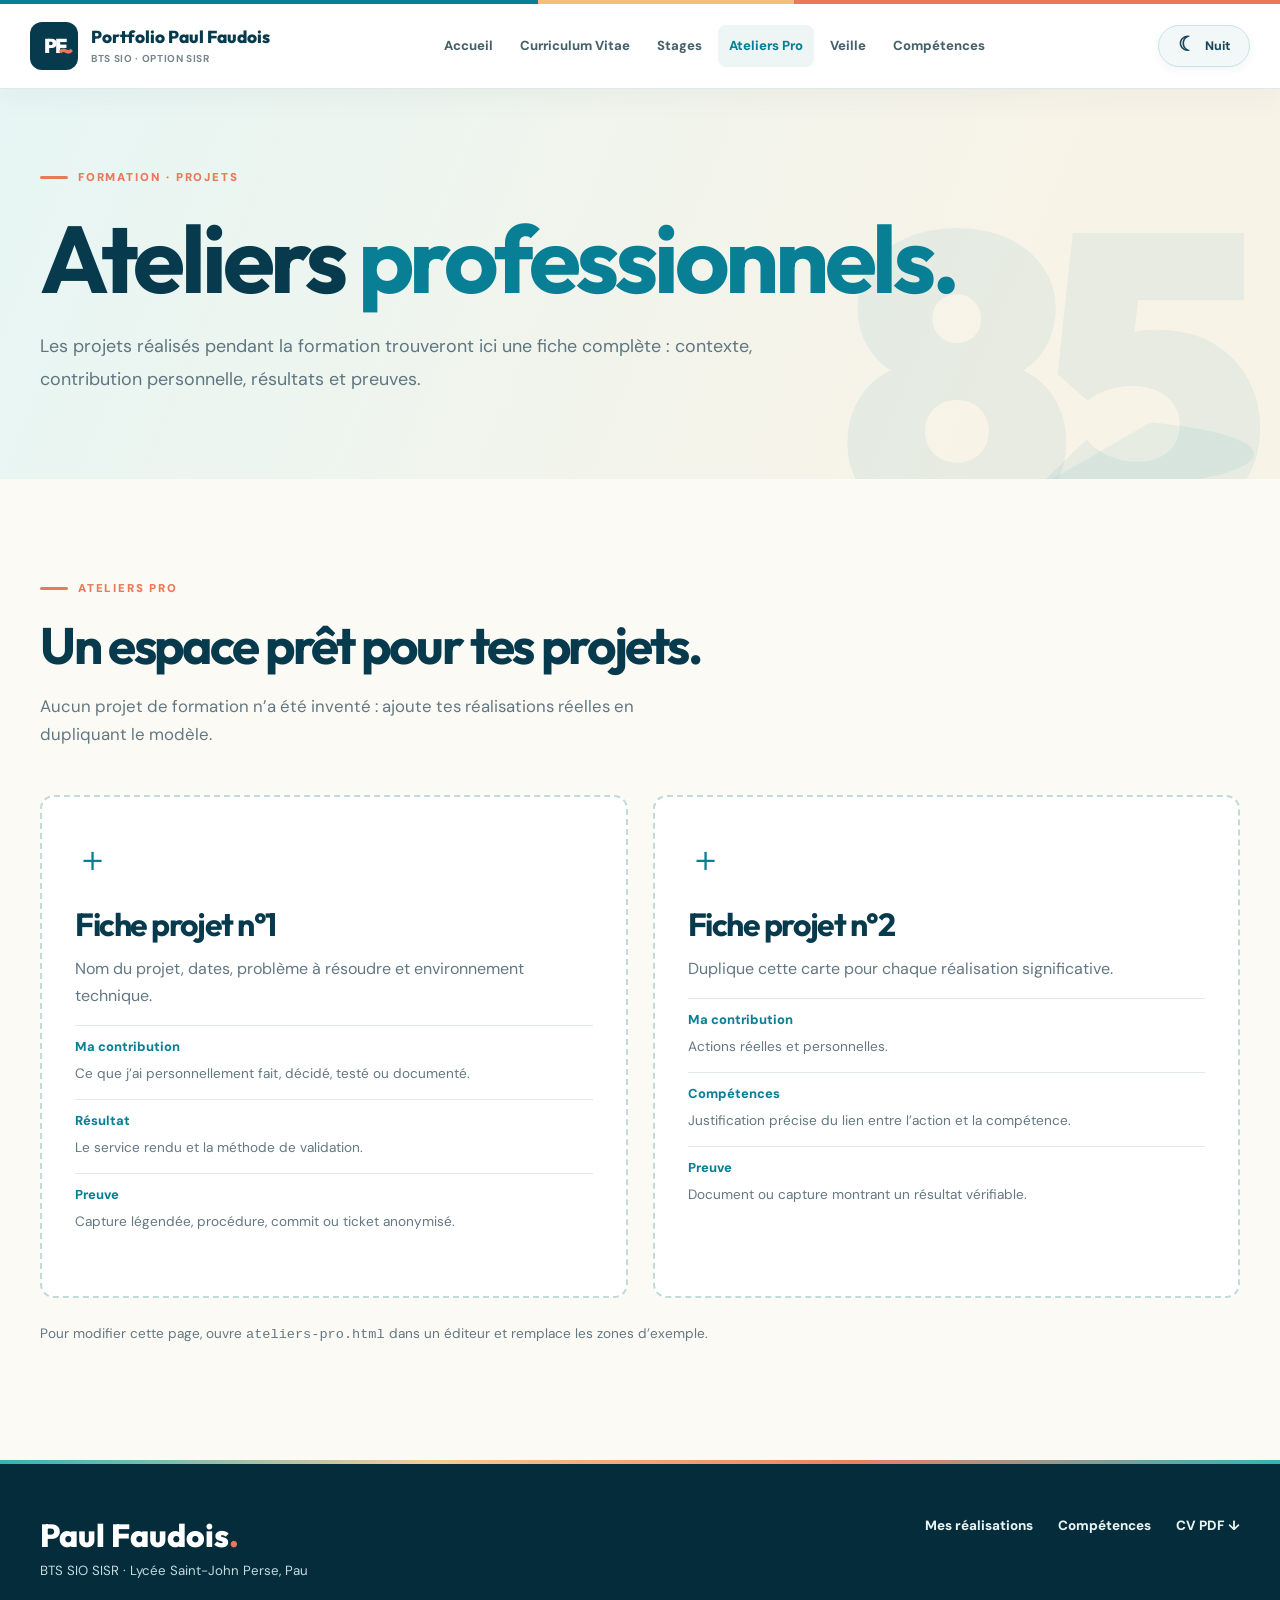
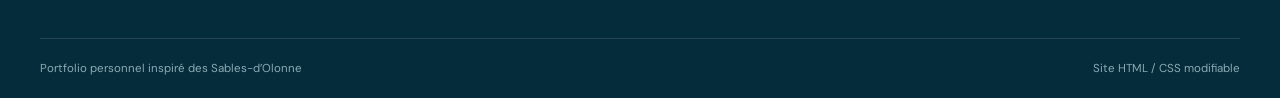
==== ateliers-pro.html @ 8fe33a5c "Add files via upload" ====
<!DOCTYPE html>

<html lang="fr"><head>
<meta charset="utf-8"/><meta content="width=device-width, initial-scale=1" name="viewport"/>
<meta content="Portfolio Paul Faudois — BTS SIO SISR — parcours et réalisations professionnelles." name="description"/>
<meta content="#073a4c" name="theme-color"/>
<title>Ateliers Pro | Portfolio Paul Faudois</title>
<link href="styles.css" rel="stylesheet"/>
<link href="ocean-v5.css" rel="stylesheet"/><script>try{let t=localStorage.getItem('paul-portfolio-theme');document.documentElement.dataset.theme=(t==='night'||t==='day')?t:'day'}catch(e){document.documentElement.dataset.theme='day'}</script><link rel="icon" type="image/svg+xml" href="favicon.svg"/></head><body>
<a class="skip-link" href="#contenu">Aller au contenu</a>
<header class="site-header"><div class="nav-container">
<a aria-label="Accueil, portfolio Paul Faudois" class="brand" href="index.html"><span class="brand-symbol">PF<span class="brand-wave">~</span></span><span class="brand-label">Portfolio Paul Faudois<small>BTS SIO · OPTION SISR</small></span></a>
<button aria-controls="primary-nav" aria-expanded="false" aria-label="Ouvrir le menu" class="menu-toggle" type="button"><span></span><span></span><span></span></button>
<nav aria-label="Navigation principale" id="primary-nav"><ul><li><a href="index.html">Accueil</a></li><li><a href="cv.html">Curriculum Vitae</a></li><li><a href="stages.html">Stages</a></li><li><a aria-current="page" class="active" href="ateliers-pro.html">Ateliers Pro</a></li><li><a href="veille.html">Veille</a></li><li><a href="competences.html">Compétences</a></li></ul></nav><button aria-label="Activer le mode nuit" aria-pressed="false" class="theme-toggle" title="Changer l'ambiance jour / nuit" type="button"><span aria-hidden="true" class="theme-toggle-symbol">☾</span><span class="theme-toggle-label">Nuit</span></button>
</div></header>
<main id="contenu"><section class="page-banner"><div class="container banner-content"><p class="eyebrow">FORMATION · PROJETS</p><h1>Ateliers <span>professionnels.</span></h1><p class="banner-lead">Les projets réalisés pendant la formation trouveront ici une fiche complète : contexte, contribution personnelle, résultats et preuves.</p></div><div aria-hidden="true" class="banner-number">85</div></section>
<section class="section section-light"><div class="container"><div class="section-heading"><p class="eyebrow">ATELIERS PRO</p><h2>Un espace prêt pour tes projets.</h2><p>Aucun projet de formation n’a été inventé : ajoute tes réalisations réelles en dupliquant le modèle.</p></div>
<div class="placeholder-layout"><div class="empty-card"><div class="empty-icon">＋</div><h3>Fiche projet n°1</h3><p>Nom du projet, dates, problème à résoudre et environnement technique.</p><dl><div><dt>Ma contribution</dt><dd>Ce que j’ai personnellement fait, décidé, testé ou documenté.</dd></div><div><dt>Résultat</dt><dd>Le service rendu et la méthode de validation.</dd></div><div><dt>Preuve</dt><dd>Capture légendée, procédure, commit ou ticket anonymisé.</dd></div></dl></div><div class="empty-card"><div class="empty-icon">＋</div><h3>Fiche projet n°2</h3><p>Duplique cette carte pour chaque réalisation significative.</p><dl><div><dt>Ma contribution</dt><dd>Actions réelles et personnelles.</dd></div><div><dt>Compétences</dt><dd>Justification précise du lien entre l’action et la compétence.</dd></div><div><dt>Preuve</dt><dd>Document ou capture montrant un résultat vérifiable.</dd></div></dl></div></div><p class="editor-note">Pour modifier cette page, ouvre <code>ateliers-pro.html</code> dans un éditeur et remplace les zones d’exemple.</p></div></section></main>
<footer class="footer"><div class="container footer-grid"><div><p class="footer-head">Paul Faudois<span class="accent">.</span></p><p>BTS SIO SISR · Lycée Saint-John Perse, Pau</p></div><div class="footer-links"><a href="stages.html">Mes réalisations</a><a href="competences.html">Compétences</a><a download="" href="assets/documents/CV-Paul-Faudois.pdf">CV PDF ↓</a></div></div><div class="container footer-bottom"><span>Portfolio personnel inspiré des Sables-d’Olonne</span><span>Site HTML / CSS modifiable</span></div></footer>
<script defer="" src="script.js"></script>
<div aria-hidden="true" class="reading-progress"></div><script defer="True" src="ocean-v5.js"></script></body></html>
---- styles.css ----
@import url('https://fonts.googleapis.com/css2?family=DM+Sans:wght@400;500;600;700;800&family=Outfit:wght@400;500;600;700;800;900&display=swap');
:root{--navy:#073a4c;--deep:#042c3a;--teal:#087f95;--aqua:#52bdc9;--pale:#e6f3f2;--sand:#f6f0e5;--cream:#fcfaf4;--coral:#ea785b;--coral-dark:#d45e43;--ink:#18333b;--muted:#637782;--line:#dfebeb;--white:#fff;--shadow:0 14px 38px rgba(7,58,76,.09);--max:1200px}
*{box-sizing:border-box}html{scroll-behavior:smooth}body{margin:0;background:#fff;color:var(--ink);font-family:'DM Sans',system-ui,sans-serif;line-height:1.7}a{color:inherit;text-decoration:none}img{max-width:100%;display:block}button{font:inherit}strong{font-weight:800}h1,h2,h3,h4{font-family:Outfit,system-ui,sans-serif;line-height:1.1;letter-spacing:-.045em;margin:0}p{margin-top:0}ul{padding-left:1.3em}.container{width:min(var(--max),calc(100% - 64px));margin:auto}
.skip-link{position:absolute;left:-9999px;top:10px;z-index:999;padding:12px 18px;background:#fff;color:#000}.skip-link:focus{left:12px}
.site-header{position:sticky;top:0;z-index:100;background:rgba(255,255,255,.97);backdrop-filter:blur(14px);box-shadow:0 1px 0 var(--line),0 10px 28px rgba(7,58,76,.04)}.site-header:before{content:'';height:4px;display:block;background:linear-gradient(90deg,var(--teal) 0 42%,#f4bd7a 42% 62%,var(--coral) 62% 100%)}.nav-container{max-width:1290px;padding:0 30px;margin:auto;min-height:84px;display:flex;align-items:center;justify-content:space-between;gap:20px}.brand{display:flex;align-items:center;gap:13px;color:var(--navy);flex-shrink:0}.brand-symbol{position:relative;background:var(--navy);color:white;width:48px;height:48px;border-radius:12px;display:grid;place-items:center;font-family:Outfit,sans-serif;font-size:20px;font-weight:900;letter-spacing:-2px}.brand-wave{position:absolute;right:4px;bottom:-5px;color:var(--coral);font-size:28px;font-weight:700;letter-spacing:0}.brand-label{font-family:Outfit,sans-serif;font-size:1.08rem;font-weight:800;line-height:1.15}.brand-label small{display:block;font:700 .63rem 'DM Sans',sans-serif;color:#76878b;letter-spacing:.065em;margin-top:6px}.site-header nav ul{display:flex;align-items:center;gap:5px;list-style:none;margin:0;padding:0}.site-header nav a{display:block;padding:10px 11px;border-radius:8px;font-size:.82rem;font-weight:800;color:#46616a;transition:.18s}.site-header nav a:hover,.site-header nav a.active{background:#edf5f5;color:var(--teal)}.menu-toggle{display:none;background:var(--navy);padding:10px;border:0;border-radius:7px;cursor:pointer}.menu-toggle span{display:block;width:22px;height:2px;background:white;margin:4px}
.eyebrow{display:flex;align-items:center;gap:10px;color:var(--coral);font-size:.71rem;letter-spacing:.16em;font-weight:900;text-transform:uppercase;margin-bottom:19px}.eyebrow:before{content:'';width:28px;height:3px;background:currentColor;border-radius:2px}.section{padding:100px 0}.section-light{background:var(--cream)}.section-heading{max-width:780px;margin-bottom:46px}.section-heading h2{font-size:clamp(2.45rem,4vw,4.25rem);color:var(--navy)}.section-heading>p:not(.eyebrow){font-size:1.05rem;color:var(--muted);max-width:620px;margin:18px 0 0}.accent{color:var(--coral)}
.button-group{display:flex;flex-wrap:wrap;align-items:center;gap:12px;margin-top:30px}.button{display:inline-flex;align-items:center;justify-content:center;gap:15px;padding:13px 20px;border:2px solid transparent;border-radius:9px;font-size:.85rem;font-weight:800;line-height:1.2;transition:.2s;white-space:normal}.button:hover{transform:translateY(-3px)}.button-coral{background:var(--coral);color:white;box-shadow:0 11px 22px rgba(234,120,91,.16)}.button-coral:hover{background:var(--coral-dark)}.button-ghost{background:rgba(255,255,255,.10);border-color:rgba(255,255,255,.40);color:white}.button-white{background:white;color:var(--navy)}.button-navy{background:var(--navy);color:white}.button-outline-dark{color:var(--navy);border-color:#b5cdd0;background:transparent}.inline-link,.text-link{color:var(--teal);font-weight:800;border-bottom:2px solid rgba(8,127,149,.25);padding-bottom:3px}.text-link{display:inline-block;margin-top:17px}
/* Landing */
.home-hero{position:relative;isolation:isolate;overflow:hidden;background:linear-gradient(115deg,#073a4c 8%,#08556a 54%,#0b889d 100%);color:white;min-height:690px}.home-hero:before{content:'';position:absolute;width:780px;height:780px;border:1px solid rgba(255,255,255,.075);border-radius:50%;right:-430px;top:-260px;box-shadow:0 0 0 95px rgba(255,255,255,.025),0 0 0 190px rgba(255,255,255,.02)}.hero-layout{display:grid;grid-template-columns:1.12fr .88fr;min-height:685px;gap:36px;align-items:center;position:relative;padding-top:52px;padding-bottom:90px}.hero-copy{position:relative;z-index:2}.pill-light{display:inline-flex;align-items:center;gap:10px;border:1px solid rgba(255,255,255,.24);border-radius:100px;padding:8px 14px;background:rgba(255,255,255,.07);font-size:.74rem;font-weight:700;margin-bottom:35px}.status-dot{display:inline-block;width:8px;height:8px;background:#f6cc86;border-radius:50%;box-shadow:0 0 0 4px rgba(246,204,134,.15)}.hero-pretitle{font-size:1.14rem;color:#a5d9db;margin-bottom:5px;font-weight:700}.hero-copy h1{font-size:clamp(4rem,6.6vw,7.5rem);letter-spacing:-.075em;color:white}.hero-copy h1 span{color:#f7c48e}.hero-claim{font-family:Outfit,sans-serif;font-size:clamp(1.65rem,2.65vw,2.65rem);font-weight:700;line-height:1.2;letter-spacing:-.035em;margin:20px 0}.hero-claim em{font-style:normal;color:#a7e4e5}.hero-intro{max-width:650px;font-size:1rem;line-height:1.85;color:#c7e0e4}.hero-metrics{display:flex;gap:26px;margin-top:54px;border-top:1px solid rgba(255,255,255,.19);padding-top:24px}.hero-metrics>div{display:grid;gap:0;border-left:2px solid #6bc9d0;padding-left:13px}.hero-metrics strong{font:800 1.12rem Outfit,sans-serif;color:white}.hero-metrics span{color:#b3d9dd;font-size:.78rem}.hero-art{position:relative;width:100%;min-height:455px;align-self:center;overflow:hidden;border:1px solid rgba(255,255,255,.21);border-radius:26px;background:linear-gradient(180deg,#8bc8cf 0 38%,#eccaa8 38% 50%,#1a879c 50% 100%);box-shadow:0 30px 75px rgba(0,22,35,.28)}.sun{position:absolute;top:18%;right:18%;height:150px;width:150px;border-radius:50%;background:#ffce8e;box-shadow:0 0 0 18px rgba(255,223,163,.18)}.cliff{position:absolute;left:-6%;bottom:37%;width:125%;height:32%;background:#d6b58d;clip-path:polygon(0 35%,20% 22%,28% 38%,44% 32%,56% 64%,72% 44%,100% 70%,100% 100%,0 100%);box-shadow:0 15px 30px rgba(0,0,0,.1)}.light-house{position:absolute;left:27%;bottom:45%;height:135px;width:38px;background:#f8f0d9;clip-path:polygon(20% 0,80% 0,100% 100%,0 100%);box-shadow:0 8px 25px rgba(0,0,0,.1)}.light-house:before{content:'';position:absolute;top:0;width:100%;height:19px;background:var(--coral)}.light-house:after{content:'';position:absolute;top:48%;left:12px;width:14px;height:25px;background:#0b5364}.light-house i{position:absolute;top:16px;left:5px;width:27px;height:10px;background:#173a4d}.wave{position:absolute;width:150%;height:140px;left:-25%;border-radius:50%;background:rgba(105,209,211,.45);bottom:-75px}.wave-a{transform:rotate(-5deg)}.wave-b{bottom:-100px;left:-18%;background:rgba(0,87,111,.38);transform:rotate(7deg)}.sea-label{position:absolute;left:24px;bottom:20px;color:white;font-size:.72rem;letter-spacing:.19em;font-weight:900;z-index:2;text-shadow:0 1px 6px rgba(0,0,0,.26)}.sea-label span{color:#ffdbad}.bottom-curve{position:absolute;bottom:-55px;left:-5%;width:110%;height:125px;border-radius:50% 50% 0 0;background:var(--cream)}
.feature-grid{display:grid;grid-template-columns:repeat(3,minmax(0,1fr));gap:22px}.feature-card{position:relative;background:white;border:1px solid var(--line);border-radius:16px;padding:32px;min-height:325px;display:flex;flex-direction:column;box-shadow:var(--shadow);transition:.25s;overflow:hidden}.feature-card:hover{transform:translateY(-7px);box-shadow:0 25px 45px rgba(7,58,76,.14)}.feature-card:after{content:'';position:absolute;right:-30px;top:-40px;border:35px solid #e5f3f2;border-radius:50%;width:110px;height:110px;opacity:.62}.feature-icon{font:900 3rem Outfit;color:#c7e0e1;margin-bottom:28px;line-height:1}.feature-label{font-size:.7rem;color:var(--teal);letter-spacing:.12em;font-weight:900}.feature-card h3{font-size:2rem;color:var(--navy);margin:10px 0}.feature-card p{font-size:.9rem;color:var(--muted);flex:1}.card-link{font-size:.85rem;font-weight:800;color:var(--teal);margin-top:26px}.card-link b{font-size:1.2em;margin-left:4px}.feature-dark{background:var(--navy);color:white;border-color:var(--navy)}.feature-dark h3,.feature-dark .card-link{color:white}.feature-dark p{color:#c5dce0}.feature-dark .feature-label{color:#9ddadf}.feature-dark .feature-icon{color:#49aebd}.feature-dark:after{border-color:#165468}
.spotlight{display:grid;grid-template-columns:1fr 1fr;align-items:center;gap:85px}.spotlight h2{font-size:clamp(2.9rem,4.5vw,4.7rem);color:var(--navy);margin-bottom:23px}.spotlight p{color:var(--muted)}.terminal-art{border-radius:16px;overflow:hidden;background:#071d2a;box-shadow:0 30px 60px rgba(4,44,58,.24);border:9px solid #133a49;min-height:325px}.terminal-dots{display:flex;gap:8px;padding:16px;background:#143b4a}.terminal-dots i{width:10px;height:10px;border-radius:50%;background:#f1856c}.terminal-dots i:nth-child(2){background:#f3cc83}.terminal-dots i:nth-child(3){background:#61c0ae}.terminal-lines{padding:26px 24px;font:500 .9rem/1.65 ui-monospace,monospace;color:#e1f0f1}.terminal-lines p{margin:0 0 10px}.terminal-lines span{color:#55c1cb}.terminal-lines .line-muted{color:#799da8}.terminal-lines .line-green{color:#82d4aa}.terminal-lines .line-yellow{color:#ffcc83}.photo-label{color:var(--teal);font-size:.7rem;letter-spacing:.13em;font-weight:900;margin-bottom:18px}.image-caption,.source-note{font-size:.76rem;color:var(--muted);margin-top:13px}.mini-cta{background:var(--teal);color:white}.mini-cta .eyebrow{color:#bce7e5}.mini-cta h2{font-size:clamp(2.7rem,4vw,4.2rem);margin-bottom:14px}.mini-cta p{color:#d4ebec;margin:0}.cta-flex{display:flex;gap:35px;align-items:center;justify-content:space-between}
/* Headings and breadcrumbs */
.page-banner{position:relative;overflow:hidden;background:linear-gradient(120deg,#edf5f3 0 62%,#f8f0e4 62%);padding:80px 0 84px;isolation:isolate}.banner-content{position:relative;z-index:2}.page-banner h1{font-size:clamp(3.5rem,7.4vw,7.8rem);max-width:1100px;color:var(--navy)}.page-banner h1 span{color:var(--teal)}.banner-lead{font-size:clamp(1rem,1.4vw,1.18rem);max-width:760px;color:#5f7580;margin:20px 0 0;line-height:1.8}.banner-number{position:absolute;right:4%;bottom:-100px;color:rgba(8,127,149,.07);font-size:410px;font-weight:900;font-family:Outfit;line-height:1;letter-spacing:-.1em;z-index:0}.crumb{margin-top:25px}.crumb a{color:var(--teal);font-weight:800;font-size:.87rem}.page-banner .button-outline-dark:hover{background:white}
/* Stage overview */
.stage-summary-layout{display:grid;grid-template-columns:.73fr 1.27fr;gap:65px;align-items:start}.stage-intro-card{position:relative;padding:36px;background:var(--navy);border-radius:14px;color:#dce9ed;box-shadow:var(--shadow)}.stage-intro-card h2{font-size:5rem;color:white;margin:12px 0 30px}.stage-sticker{position:relative;z-index:3;margin:0 0 -25px 20px;background:var(--coral);width:90px;height:90px;border-radius:50%;display:flex;flex-direction:column;align-items:center;justify-content:center;font-size:.7rem;font-weight:800;color:white;transform:rotate(-12deg);line-height:1.5;box-shadow:0 12px 22px rgba(234,120,91,.23)}.stage-sticker strong{font:900 1.6rem Outfit}.stage-card-kicker,.aside-overline{font-size:.7rem;letter-spacing:.13em;font-weight:900;color:#9fdce0}.stage-intro-card dl{margin:0}.stage-intro-card dl div{border-top:1px solid rgba(255,255,255,.18);padding:14px 0}.stage-intro-card dt{color:#93c2cb;font-size:.72rem;font-weight:800;text-transform:uppercase}.stage-intro-card dd{margin:5px 0 0;font-size:.93rem}.summary-text h2{font-size:clamp(2.7rem,4vw,4.5rem);color:var(--navy);margin-bottom:26px}.summary-text>p:not(.eyebrow){font-size:1rem;color:var(--muted)}.summary-text strong{color:var(--navy)}.summary-tags,.mini-tags{display:flex;flex-wrap:wrap;gap:8px;margin-top:24px}.summary-tags span,.mini-tags span{padding:7px 11px;border-radius:40px;background:#e6f4f3;color:var(--teal);font-size:.74rem;font-weight:800}
.project-grid{display:grid;grid-template-columns:repeat(2,minmax(0,1fr));gap:25px}.project-tile{background:white;border:1px solid var(--line);border-radius:18px;overflow:hidden;box-shadow:var(--shadow)}.tile-top{display:flex;justify-content:space-between;padding:19px 24px;font-size:.68rem;letter-spacing:.12em;font-weight:900;color:var(--teal)}.tile-top>span:last-child{font-size:20px;line-height:1}.project-visual{min-height:175px;position:relative;display:flex;flex-direction:column;align-items:center;justify-content:center;gap:7px;overflow:hidden;color:white}.project-visual:before{content:'';position:absolute;width:260px;height:260px;border:38px solid rgba(255,255,255,.07);border-radius:50%;right:-100px;top:-100px}.visual-ansible{background:linear-gradient(110deg,#0a566e,#0b91a5)}.visual-support{background:linear-gradient(110deg,#ce7057,#f4ac79)}.visual-icon{font:900 4.8rem Outfit;line-height:1}.project-visual>span:last-child{font-weight:800;letter-spacing:.08em}.tile-body{padding:27px 30px 32px}.tile-body h3{color:var(--navy);font-size:2.05rem;line-height:1.14;margin-bottom:15px}.tile-body p{color:var(--muted);min-height:80px}.tile-body .button{margin-top:24px}
.tools-grid{display:grid;grid-template-columns:repeat(3,minmax(0,1fr));gap:18px}.tool-card{border:1px solid var(--line);border-radius:15px;padding:22px;background:white;transition:.2s}.tool-card:hover{transform:translateY(-4px);box-shadow:var(--shadow)}.tool-image{height:90px;background:#f5faf9;display:flex;justify-content:center;align-items:center;padding:17px;border-radius:9px;margin-bottom:20px}.tool-image img{max-width:100%;width:auto;max-height:68px;object-fit:contain}.tool-card h3{font-size:1.45rem;color:var(--navy);margin-bottom:8px}.tool-card p{font-size:.86rem;color:var(--muted);margin:0}.cyberwatch-title{font:900 1.5rem Outfit;color:#1c5177}.cyberwatch-title span{color:var(--coral);margin-left:5px}.dashboard-preview{display:grid;grid-template-columns:1.22fr .78fr;align-items:center;gap:0;border:1px solid var(--line);margin-top:32px;border-radius:16px;overflow:hidden;background:var(--cream)}.dashboard-image{background:#dce9e9;padding:20px}.dashboard-image img{max-height:390px;width:100%;object-fit:contain;border-radius:8px;box-shadow:var(--shadow)}.dashboard-copy{padding:34px}.dashboard-copy h3{font-size:2.35rem;color:var(--navy);margin-bottom:15px}.dashboard-copy p{color:var(--muted)}.beach-band{background:var(--sand)}.beach-inner{display:flex;gap:36px;justify-content:space-between;align-items:center}.beach-inner>div{max-width:780px}.beach-band h2{font-size:3.4rem;color:var(--navy);margin-bottom:17px}.beach-band p{color:#5d6f73}
/* Fiche E5 */
.fiche-grid{display:grid;grid-template-columns:minmax(0,1fr) 320px;gap:55px;align-items:start}.fiche-primary .section-heading{margin-bottom:35px}.detail-item{padding:22px 0;border-top:1px solid #d9e6e4;display:grid;grid-template-columns:175px 1fr;gap:26px}.detail-item h3{font-size:1rem;color:var(--teal);letter-spacing:-.01em}.detail-item p{margin:0;color:#516a74}.detail-item ul{margin:0}.check-list{list-style:none;padding:0}.check-list li{position:relative;padding-left:25px;margin:0 0 12px;color:#516a74}.check-list li:before{content:'✓';position:absolute;left:0;color:var(--teal);font-weight:900}.fiche-aside{position:sticky;top:120px}.aside-card{background:var(--navy);color:white;padding:26px;margin-bottom:19px;border-radius:12px}.aside-card ul{list-style:none;margin:18px 0;padding:0}.aside-card li{margin:0;padding:12px 0;border-top:1px solid rgba(255,255,255,.13)}.aside-card li strong{display:block;font-size:.87rem}.aside-card li small{display:block;color:#accbd0;margin-top:5px}.aside-card .inline-link{color:#a8dce3}.aside-proof{background:white;border:1px solid var(--line);color:var(--ink)}.aside-proof .aside-overline{color:var(--teal)}.aside-proof p{margin-top:15px;color:var(--muted);font-size:.85rem}.proof-placeholder{background:#edf7f5;border:2px dashed #b1d4d7;color:#497681;border-radius:10px;text-align:center;padding:23px 10px;font-size:.84rem;font-weight:700}.proof-placeholder small{font-weight:400}.evidence-status{display:block;margin-top:13px;font-size:.7rem;color:#9e6b3f;font-weight:800}
/* CV */
.cv-sheet{display:grid;grid-template-columns:330px minmax(0,1fr);background:white;box-shadow:0 22px 65px rgba(7,58,76,.13);border-radius:12px;overflow:hidden;border:1px solid var(--line)}.cv-sidebar{background:#203d50;color:white}.cv-photo{width:100%;height:330px;object-fit:cover;object-position:center 18%}.cv-sidebar-content{padding:31px}.cv-sidebar h2{font-size:3.2rem;color:white;line-height:.98}.cv-job{color:#9cdee1;font-size:.81rem;font-weight:800;margin-top:12px}.cv-sidebar-divider{height:4px;background:var(--coral);width:55px;margin:24px 0}.cv-sidebar h3{font-size:1.2rem;letter-spacing:.02em;color:white;border-bottom:1px solid rgba(255,255,255,.23);padding-bottom:8px;margin:25px 0 11px}.cv-sidebar p{font-size:.84rem;line-height:1.75;color:#dbe6e9}.cv-compact div{display:flex;align-items:flex-start;justify-content:space-between;gap:12px;padding:6px 0;font-size:.8rem}.cv-compact b{color:#9cdbe1;font-weight:700;text-align:right}.tag-list{display:flex;flex-wrap:wrap;gap:7px}.tag-list span{font-size:.73rem;color:#cce7e7;border:1px solid rgba(255,255,255,.24);padding:5px 9px;border-radius:5px}.cv-privacy{opacity:.75;margin-top:29px;font-size:.73rem!important}.cv-main{padding:44px 48px 52px}.cv-overline{font-size:.71rem;color:var(--teal);font-weight:900;letter-spacing:.12em}.cv-main>h2{font-size:clamp(2.8rem,4.5vw,4.6rem);color:var(--navy);margin:14px 0}.cv-main>h2 em{font-style:normal;color:var(--teal)}.cv-objective{display:flex;flex-wrap:wrap;justify-content:space-between;gap:8px;border-top:2px solid var(--line);border-bottom:2px solid var(--line);padding:15px 0;margin:25px 0}.cv-objective strong{color:var(--navy);font-size:.87rem}.cv-objective span{font-size:.81rem;color:var(--muted)}.cv-section-title{font-size:1.55rem;color:var(--navy);padding-bottom:10px;margin:29px 0 13px;border-bottom:3px solid #c6e4e5}.cv-entry{display:grid;grid-template-columns:118px 1fr;gap:18px;padding:13px 0;border-bottom:1px solid #e8eded}.cv-date{font-size:.75rem;color:var(--teal);font-weight:900}.cv-entry h4,.skill-list h4{font-size:1.01rem;color:var(--navy);letter-spacing:-.025em}.cv-entry p,.skill-list p{font-size:.83rem;line-height:1.66;color:var(--muted);margin:6px 0 0}.cv-entry ul{font-size:.82rem;color:var(--muted);margin:6px 0}.cv-entry li{margin-bottom:4px}.skill-list{display:grid;grid-template-columns:1fr 1fr;gap:22px;margin-top:17px}.skill-list>div{border-left:3px solid #c4e5e6;padding-left:13px}.cv-entry .inline-link{font-size:.77rem;display:inline-block;margin:9px 0}.cv-download-strip{display:flex;align-items:center;justify-content:space-between;flex-wrap:wrap;gap:18px;margin-top:35px;padding:24px;border-radius:11px;background:#ecf6f5}.cv-download-strip strong{color:var(--navy);font-family:Outfit;font-size:1.25rem}.cv-download-strip p{margin:4px 0 0;font-size:.82rem;color:var(--muted)}
/* Other sections */
.placeholder-layout{display:grid;grid-template-columns:1fr 1fr;gap:25px}.empty-card{background:white;border:2px dashed #c1dada;border-radius:14px;padding:33px}.empty-icon{font-size:2.2rem;color:var(--teal);margin-bottom:17px}.empty-card h3{font-size:2rem;color:var(--navy);margin-bottom:13px}.empty-card p,.empty-card dd{color:var(--muted)}.empty-card dl div{padding:10px 0;border-top:1px solid var(--line)}.empty-card dt{color:var(--teal);font-size:.81rem;font-weight:800}.empty-card dd{margin:4px 0;font-size:.85rem}.editor-note{font-size:.85rem;color:var(--muted);margin-top:24px}.steps-grid{display:grid;grid-template-columns:repeat(3,1fr);gap:21px}.step-card{padding:28px;background:white;box-shadow:var(--shadow);border-radius:14px;border-top:5px solid var(--teal)}.step-card>span{font:900 2.6rem Outfit;color:#b1d6d9}.step-card h3{font-size:1.6rem;color:var(--navy);margin:10px 0}.step-card p{font-size:.9rem;color:var(--muted)}.note-panel{margin-top:27px;padding:24px 28px;border-left:5px solid var(--coral);background:#fff3eb;color:var(--navy)}.note-panel p{margin:5px 0 0;color:var(--muted)}.competence-list{display:grid;gap:14px}.competence-row{display:grid;grid-template-columns:62px 1fr 145px;align-items:center;gap:25px;padding:24px 28px;border-radius:14px;background:white;border:1px solid var(--line);box-shadow:0 7px 24px rgba(7,58,76,.04)}.competence-index{font:900 2.5rem Outfit;color:#b8d6d9}.competence-row h3{font-size:1.35rem;color:var(--navy);margin:0 0 8px}.competence-row p{font-size:.88rem;color:var(--muted);margin:0 0 7px}.competence-row a{font-size:.82rem;font-weight:800;color:var(--teal)}.comp-state{font-size:.7rem;text-align:center;background:#e6f4f3;color:var(--teal);padding:8px;border-radius:30px;font-weight:800}.state-pending{background:#fdf2e7;color:#a7783e}.method-panel{padding:27px 32px;margin-top:31px;background:var(--navy);color:white;border-radius:12px}.method-panel p{margin:0}.method-panel strong{color:#b3e6e4}.method-label{font-size:.72rem;letter-spacing:.14em;font-weight:900;color:#eaba97;margin-bottom:13px!important}
.footer{background:var(--deep);color:#c5dbe1;padding:55px 0 20px}.footer-grid{display:flex;align-items:flex-start;justify-content:space-between;gap:40px}.footer-head{font:800 2rem Outfit;color:white;margin:0 0 5px}.footer-grid p:not(.footer-head){font-size:.83rem}.footer-links{display:flex;gap:25px;flex-wrap:wrap;font-size:.84rem;font-weight:800;color:#e8f4f4}.footer-links a:hover{color:#f5c18e}.footer-bottom{display:flex;justify-content:space-between;gap:20px;border-top:1px solid rgba(255,255,255,.12);padding-top:20px;margin-top:42px;font-size:.72rem;color:#8cabb4}
@media(max-width:1080px){.site-header nav a{padding:9px 7px;font-size:.76rem}.stage-summary-layout{grid-template-columns:.83fr 1.17fr;gap:35px}.hero-layout{grid-template-columns:1.2fr .8fr}.spotlight{gap:42px}.fiche-grid{grid-template-columns:minmax(0,1fr) 270px;gap:27px}}
@media(max-width:890px){.menu-toggle{display:block}.site-header nav{display:none;position:absolute;left:15px;right:15px;top:88px;background:white;border:1px solid var(--line);box-shadow:var(--shadow);border-radius:12px;padding:12px}.site-header nav.open{display:block}.site-header nav ul{display:grid}.site-header nav a{padding:12px;font-size:.9rem}.hero-layout{grid-template-columns:1fr;min-height:auto;padding:74px 0 130px}.hero-art{max-width:570px;min-height:380px}.feature-grid,.tools-grid,.steps-grid{grid-template-columns:repeat(2,1fr)}.stage-summary-layout,.spotlight,.dashboard-preview{grid-template-columns:1fr}.stage-intro-card{max-width:510px}.fiche-grid{grid-template-columns:1fr}.fiche-aside{position:static;display:grid;grid-template-columns:1fr 1fr;gap:16px}.aside-card{margin:0}.cv-sheet{grid-template-columns:275px 1fr}.cv-photo{height:265px}.cv-main{padding:32px}.cv-sidebar-content{padding:26px}.cv-entry{grid-template-columns:95px 1fr}}
@media(max-width:650px){.container{width:calc(100% - 36px)}.nav-container{padding:0 18px;min-height:74px}.site-header nav{top:78px}.brand-label{font-size:.94rem}.brand-label small{font-size:.51rem}.brand-symbol{width:43px;height:43px}.section{padding:67px 0}.section-heading{margin-bottom:31px}.section-heading h2{font-size:2.7rem}.home-hero{min-height:auto}.hero-layout{padding:54px 0 115px}.hero-copy h1{font-size:clamp(3.5rem,14vw,5.1rem)}.hero-claim{font-size:1.8rem}.hero-metrics{gap:13px;flex-wrap:wrap}.hero-metrics>div{min-width:95px}.hero-art{min-height:300px}.sun{width:104px;height:104px}.feature-grid,.project-grid,.tools-grid,.steps-grid,.placeholder-layout,.fiche-aside{grid-template-columns:1fr}.feature-card{min-height:280px}.spotlight h2,.summary-text h2{font-size:2.7rem}.beach-inner,.cta-flex{display:block}.beach-inner .button,.cta-flex .button{margin-top:23px}.page-banner{padding:60px 0}.page-banner h1{font-size:clamp(3.1rem,12vw,5.2rem)}.banner-number{font-size:240px;bottom:-45px}.button-group{gap:8px}.button{font-size:.77rem;padding:12px 14px}.stage-summary-layout{gap:32px}.stage-intro-card{padding:29px}.dashboard-copy{padding:25px}.detail-item{display:block}.detail-item h3{margin-bottom:11px}.cv-sheet{grid-template-columns:1fr}.cv-photo{height:270px;object-position:center 22%}.cv-sidebar-content{padding:25px 29px}.cv-main{padding:29px 22px}.cv-entry{grid-template-columns:1fr;gap:3px}.skill-list{grid-template-columns:1fr}.competence-row{grid-template-columns:47px 1fr;gap:11px;padding:20px}.competence-index{font-size:1.95rem}.comp-state{grid-column:2;justify-self:start}.footer-grid,.footer-bottom{display:block}.footer-links{margin-top:22px}.footer-bottom span{display:block;margin-bottom:7px}}
@media(prefers-reduced-motion:reduce){*{scroll-behavior:auto!important;transition:none!important;animation:none!important}}
---- ocean-v5.css ----
/* ===========================================================================
   PAUL FAUDOIS | PORTFOLIO E5 — V5 « LES SABLES D'OLONNE »
   Modifie ce fichier librement : il complète le CSS original styles.css.
   Thèmes : jour (par défaut) + nuit, contrôlés par ocean-v5.js.
   =========================================================================== */

:root{
  --v5-background:#fcfaf5;--v5-surface:#ffffff;--v5-text:#163946;
  --v5-subtext:#59717a;--v5-border:#dbe8e8;--v5-ocean:#0b7893;
  --v5-accent:#f18b69;--v5-seafoam:#bcf0e8;
  --v5-sky-top:#71bfd0;--v5-sky-bottom:#e0efdd;
  --v5-sun:#ffd38d;--v5-sea:#08728a;
}
html{color-scheme:light}
body{background:var(--v5-background);color:var(--v5-text);transition:background-color .35s,color .35s}
button,a{-webkit-tap-highlight-color:transparent}
button:focus-visible,a:focus-visible{outline:3px solid #f8b874;outline-offset:4px}
#contenu{overflow:hidden}
.container{max-width:1200px}

/* Navigation and theme switch */
.site-header{background:rgba(255,255,255,.96)}
.nav-container{gap:12px}
.theme-toggle{min-width:92px;height:42px;flex:none;border:1px solid #c9e3e5;border-radius:60px;background:#f1f8f7;color:#164758;display:inline-flex;align-items:center;justify-content:center;gap:9px;padding:0 13px;font:800 .77rem 'DM Sans',sans-serif;cursor:pointer;box-shadow:0 3px 10px rgba(5,56,74,.05);transition:transform .2s,background .25s,border-color .25s,color .25s}
.theme-toggle:hover{transform:translateY(-2px);background:#e7f6f7}
.theme-toggle-symbol{font-size:1.24rem;line-height:1;transform:translateY(-1px)}
.theme-toggle-label{white-space:nowrap}
.reading-progress{height:3px;position:fixed;top:0;left:0;width:0;background:linear-gradient(90deg,#f5c781,#ee8366,#4dd3d6);z-index:101;pointer-events:none}

/* Hero: a truly maritime cover */
.ocean-hero{background:linear-gradient(119deg,#052d44 4%,#07506a 57%,#08778d 100%);min-height:770px}
.ocean-hero:before{background:radial-gradient(ellipse at 78% 20%,rgba(255,255,255,.15) 0,transparent 45%);box-shadow:none;border:0;inset:0;top:0;right:0;width:100%;height:100%;border-radius:0}
.ocean-grain{position:absolute;inset:0;opacity:.17;pointer-events:none;background-image:radial-gradient(circle,rgba(255,255,255,.4) .7px,transparent .8px);background-size:27px 27px;mask-image:linear-gradient(90deg,transparent 0%,#000 65%);z-index:0}
.ocean-hero .hero-layout{grid-template-columns:minmax(0,1.09fr) minmax(0,.91fr);min-height:740px;gap:43px;padding-top:80px;padding-bottom:145px;position:relative;z-index:2}
.ocean-hero .hero-copy h1{font-size:clamp(4rem,6.7vw,7rem);line-height:1.02}
.ocean-hero .hero-copy h1 span{color:#f5c88e}
.ocean-hero .pill-light{margin-bottom:25px}
.ocean-hero .hero-claim{max-width:670px;font-size:clamp(1.7rem,2.6vw,2.65rem)}
.ocean-hero .hero-metrics{margin-top:43px}
.ocean-hero .hero-metrics>div{border-left-color:#64d4d1}
.ocean-hero .hero-intro{max-width:590px}
.hero-tide{position:absolute;z-index:3;bottom:-1px;left:0;width:100%;height:125px;pointer-events:none}
.hero-tide svg{width:100%;height:100%;display:block}
.hero-tide path{fill:var(--v5-background)}
.ocean-hero .scroll-indicator{position:absolute;z-index:4;bottom:30px;right:6%;color:#406b75;font-size:.68rem;font-weight:900;letter-spacing:.19em;display:flex;align-items:center;gap:9px;transition:transform .2s}
.scroll-indicator span{font-size:1.6rem;animation:bob-quiet 2.8s ease-in-out infinite}
.scroll-indicator:hover{transform:translateY(4px)}

/* Illustrated postcard — entirely original CSS shapes */
.marine-scene{position:relative;height:530px;min-height:530px;border-radius:27px;overflow:hidden;isolation:isolate;background:linear-gradient(180deg,var(--v5-sky-top) 0%,var(--v5-sky-bottom) 52%,#e4bd92 52.3%,#dbc29a 59%,var(--v5-sea) 59.2%,#044b69 100%);box-shadow:0 35px 75px rgba(0,20,31,.32),inset 0 0 0 1px rgba(255,255,255,.35);border:1px solid rgba(255,255,255,.36)}
.marine-scene:before{content:'';position:absolute;top:0;left:0;right:0;bottom:0;pointer-events:none;background:radial-gradient(ellipse at 71% 40%,rgba(255,244,213,.55),transparent 37%);z-index:1}
.marine-scene:after{content:'';position:absolute;inset:0;pointer-events:none;border:13px solid rgba(255,255,255,.035);border-radius:27px;z-index:16}
.scene-sky{position:absolute;inset:0 0 39%;z-index:1}
.scene-sun{position:absolute;top:17%;right:16%;width:143px;height:143px;border-radius:50%;background:var(--v5-sun);box-shadow:0 0 0 18px rgba(255,231,183,.23),0 0 75px rgba(255,230,172,.6);animation:float-sun 8s ease-in-out infinite}
.scene-moon{position:absolute;top:18%;right:18%;width:108px;height:108px;border-radius:50%;background:#fbf2d7;box-shadow:0 0 28px rgba(238,249,249,.55),0 0 75px rgba(231,248,250,.23);opacity:0;transform:translateY(20px);transition:opacity .55s,transform .55s}
.scene-moon:after{content:'';position:absolute;border-radius:50%;background:rgba(120,163,176,.15);height:17px;width:17px;top:25%;left:30%;box-shadow:31px 28px 0 -5px rgba(120,163,176,.13),-5px 45px 0 -2px rgba(120,163,176,.15)}
.scene-star{position:absolute;width:3px;height:3px;border-radius:50%;background:white;opacity:0;box-shadow:0 0 9px 2px rgba(255,255,255,.6);animation:twinkle 4s ease-in-out infinite}
.star-one{left:17%;top:18%}.star-two{left:29%;top:31%;animation-delay:.5s}.star-three{left:54%;top:13%;animation-delay:1.3s}.star-four{left:82%;top:11%;animation-delay:1.9s}.star-five{left:63%;top:38%;animation-delay:.8s}
.gull{position:absolute;font-family:Georgia,serif;color:#285f6c;font-size:45px;font-weight:700;line-height:1;z-index:4;display:block;animation:gull-fly 9s ease-in-out infinite}
.gull-one{top:20%;left:19%;transform:rotate(12deg)}.gull-two{top:30%;left:28%;font-size:30px;animation-duration:12s;animation-delay:-5s}
.scene-horizon{position:absolute;top:55%;width:100%;height:3px;background:rgba(250,248,233,.38);z-index:1}
.scene-cliff{position:absolute;left:-7%;top:45%;width:105%;height:25%;background:#c8a67e;clip-path:polygon(0 44%,8% 41%,19% 27%,25% 40%,35% 22%,42% 25%,52% 49%,65% 43%,75% 56%,84% 45%,100% 70%,100% 100%,0 100%);z-index:3;filter:drop-shadow(0 4px 5px rgba(5,53,73,.12))}
.scene-beacon{position:absolute;left:22%;top:33%;height:170px;width:72px;z-index:7}
.beacon-tower{position:absolute;z-index:5;bottom:0;left:14px;width:45px;height:127px;background:linear-gradient(90deg,#f8f0d8,#fff8ec 42%,#dfd4ba);clip-path:polygon(12% 0,88% 0,100% 100%,0 100%);box-shadow:0 3px 9px rgba(0,30,40,.2)}
.beacon-roof{position:absolute;z-index:7;left:7px;top:19px;width:62px;height:18px;background:#cb6c4c;clip-path:polygon(50% 0,100% 100%,0 100%)}
.beacon-lantern{position:absolute;z-index:6;left:22px;top:31px;width:33px;height:30px;background:#133e50;border:4px solid #efe3c7;border-bottom:0;box-shadow:inset 0 0 12px #ffe7a5}
.beacon-window{position:absolute;z-index:8;top:88px;left:35px;width:12px;height:23px;border-radius:7px 7px 1px 1px;background:#124454}
.beacon-glow{position:absolute;top:33px;left:33px;width:13px;height:13px;background:#fff1bc;border-radius:50%;z-index:10;box-shadow:0 0 12px 7px rgba(255,244,196,.8),0 0 27px 12px rgba(255,244,196,.4);animation:beacon-pulse 2.6s ease-in-out infinite}
.beacon-beam{position:absolute;z-index:5;left:35px;top:-55px;width:350px;height:215px;clip-path:polygon(0 46%,100% 0,100% 100%);transform-origin:0 50%;background:linear-gradient(90deg,rgba(255,247,208,.85),rgba(255,238,174,.23) 60%,transparent 100%);opacity:.32;filter:blur(2px);animation:beacon-sweep 8.2s ease-in-out infinite}
.scene-water{position:absolute;left:-30%;width:160%;z-index:8;pointer-events:none;will-change:transform}
.scene-water-back{height:120px;bottom:7%;border-radius:50% 50% 0 0;background:#2ba5af;opacity:.47;transform:rotate(-5deg);animation:sea-back 6s ease-in-out infinite alternate}
.scene-water-mid{height:110px;bottom:-7%;border-radius:50% 50% 0 0;background:#026078;opacity:.85;transform:rotate(4deg);animation:sea-mid 7s ease-in-out infinite alternate}
.scene-water-front{z-index:12;height:85px;bottom:-15%;border-radius:50% 50% 0 0;background:#033c5a;opacity:.75;transform:rotate(-6deg);animation:sea-front 5s ease-in-out infinite alternate}
.scene-boat{position:absolute;z-index:11;right:19%;bottom:24%;width:78px;height:83px;animation:boat-sway 4.2s ease-in-out infinite;transform-origin:50% 90%}
.boat-mast{position:absolute;left:35px;top:2px;height:64px;width:3px;background:#263b41}
.boat-sail{position:absolute;left:38px;top:7px;height:53px;width:36px;background:#f9ead2;clip-path:polygon(0 0,100% 100%,0 100%);filter:drop-shadow(0 2px 2px rgba(0,0,0,.12))}
.boat-hull{position:absolute;bottom:10px;left:0;height:14px;width:78px;clip-path:polygon(0 0,100% 0,83% 100%,18% 100%);background:#173846}
.scene-coordinates{position:absolute;z-index:15;top:21px;left:22px;color:rgba(5,56,71,.72);font:800 .65rem 'DM Sans',sans-serif;letter-spacing:.17em}
.marine-scene .sea-label{bottom:23px;left:23px;z-index:15;letter-spacing:.13em;font-size:.65rem;text-shadow:0 2px 6px rgba(0,30,40,.5)}

/* Refined homepage sections */
.ocean-feature-grid .feature-card{border-radius:18px;min-height:344px}
.ocean-feature-grid .feature-card:nth-child(1){border-top:5px solid #6fc1bd}
.ocean-feature-grid .feature-card:nth-child(2){border-top:5px solid #f4c58e}
.ocean-feature-grid .feature-card:nth-child(3){border-top:5px solid #e97d67}
.ocean-feature-grid .feature-icon{font-size:3rem;display:flex;align-items:center;justify-content:flex-start}
.route-symbol{font-family:Outfit,sans-serif;position:relative;z-index:2}
.home-radar{background:linear-gradient(180deg,#fff,#f7faf6)}
.radar-visual{position:relative;width:100%;max-width:540px;aspect-ratio:1.1;border-radius:22px;background:radial-gradient(circle at 50% 52%,#0a586b 0,#073446 63%,#052737 100%);box-shadow:0 30px 70px rgba(5,46,63,.20);overflow:hidden;border:1px solid rgba(3,88,105,.25);display:flex;flex-direction:column;justify-content:space-between;padding:24px;color:#b2dfe3}
.radar-topline,.radar-bottomline{position:relative;z-index:4;display:flex;justify-content:space-between;gap:10px;font-size:.65rem;letter-spacing:.14em;font-weight:800}
.radar-bottomline{justify-content:center}.radar-bottomline b{color:#f6c58b;margin:0 4px}
.radar-rings{position:absolute;inset:15% 14%;border:1px solid rgba(111,225,215,.16);border-radius:50%;background:repeating-radial-gradient(circle at 50% 50%,transparent 0 50px,rgba(144,224,213,.19) 51px,transparent 52px),linear-gradient(rgba(143,219,216,.08) 1px,transparent 1px),linear-gradient(90deg,rgba(143,219,216,.08) 1px,transparent 1px);background-size:auto,34px 34px,34px 34px}
.radar-line{position:absolute;inset:0;border-radius:50%;background:conic-gradient(from 0deg,transparent 0deg 280deg,rgba(98,216,196,.3) 330deg,rgba(137,247,220,.05) 360deg);animation:radar-turn 10s linear infinite}
.radar-center{position:absolute;top:50%;left:50%;width:14px;height:14px;border-radius:50%;background:#effbd8;transform:translate(-50%,-50%);box-shadow:0 0 0 7px rgba(111,227,207,.15),0 0 28px rgba(132,248,220,.66)}
.radar-ping{position:absolute;height:8px;width:8px;border-radius:50%;background:#ffca97;box-shadow:0 0 16px 4px rgba(255,202,151,.42);animation:twinkle 4s infinite}.ping-one{top:25%;left:34%}.ping-two{bottom:28%;right:23%;animation-delay:-1.4s}
.ocean-manifesto{background:linear-gradient(135deg,#e9f5f2,#f7f1e4);padding:96px 0 110px;overflow:hidden}
.manifesto-grid{display:grid;grid-template-columns:1fr .85fr;gap:80px;align-items:center}
.manifesto-grid h2{font-size:clamp(2.7rem,4.8vw,4.9rem);color:#073a4c;max-width:590px}
.manifesto-grid p:not(.eyebrow){font-size:1rem;color:#526c71}
.tide-stripes{position:absolute;bottom:0;left:-10%;width:120%;height:40px;display:flex;gap:8px;overflow:hidden}.tide-stripes i{width:40%;height:100%;border-radius:50% 50% 0 0;background:rgba(36,154,167,.18);transform:translateY(15px)}.tide-stripes i:nth-child(2){background:rgba(239,159,117,.16);transform:translateY(5px)}

/* Gallery of actual source material */
.gallery-section{background:linear-gradient(180deg,#f2f8f6,#fcfaf5)}
.gallery-header{display:flex;justify-content:space-between;align-items:end;gap:30px;margin-bottom:32px}
.gallery-header h2{font-size:clamp(2.1rem,4vw,3.65rem);color:#073a4c;margin-bottom:15px}
.gallery-header p:not(.eyebrow){color:#577078;max-width:720px}
.gallery-count{flex:none;white-space:nowrap;font-size:.69rem;font-weight:900;letter-spacing:.13em;border:1px solid #c7dddf;border-radius:100px;padding:10px 15px;color:#45717b}
.evidence-grid{display:grid;grid-template-columns:repeat(3,minmax(0,1fr));gap:20px}
.evidence-card{display:block;background:#fff;border:1px solid #dfebeb;border-radius:15px;overflow:hidden;box-shadow:0 10px 28px rgba(6,54,71,.055);transition:transform .24s,box-shadow .24s,border-color .24s}
.evidence-card:hover{transform:translateY(-5px);box-shadow:0 17px 38px rgba(5,50,65,.13);border-color:#7dbcc4}
.evidence-thumb{display:block;height:188px;position:relative;background:#e5f1f0;overflow:hidden}
.evidence-thumb img{width:100%;height:100%;object-fit:cover;object-position:top center;transition:transform .4s ease}
.evidence-card:hover .evidence-thumb img{transform:scale(1.055)}
.evidence-zoom{position:absolute;right:13px;bottom:13px;width:38px;height:38px;display:grid;place-items:center;background:#073a4c;color:white;border-radius:50%;font-size:1.1rem;box-shadow:0 5px 15px rgba(0,0,0,.2)}
.evidence-information{display:grid;gap:8px;padding:17px 19px 20px}
.evidence-information strong{font:750 1.08rem Outfit,sans-serif;color:#073a4c}
.evidence-information small{color:#627b7f;font-size:.78rem;line-height:1.55}
.gallery-disclaimer{margin-top:24px;border-left:4px solid #eaa07b;background:#fff9f0;border-radius:0 9px 9px 0;padding:17px 19px;color:#617279;font-size:.84rem}
.gallery-disclaimer span{font-size:1.2rem;margin-right:6px;color:#d77d56}
.gallery-dialog{width:min(1120px,94vw);max-height:92vh;max-width:none;padding:0;overflow:hidden;border:0;border-radius:18px;background:#f8faf9;box-shadow:0 40px 120px rgba(0,18,33,.46);color:#153948}
.gallery-dialog::backdrop{background:rgba(0,24,39,.83);backdrop-filter:blur(5px)}
.dialog-bar{display:flex;justify-content:space-between;align-items:center;gap:20px;padding:19px 23px;background:#fff;border-bottom:1px solid #dee9e8}
.dialog-title{font:800 1.1rem Outfit,sans-serif}.dialog-description{margin:5px 0 0;font-size:.76rem;color:#667c82}
.dialog-close{width:40px;height:40px;flex:none;border:0;border-radius:50%;background:#e7f3f2;color:#073a4c;font-size:1.1rem;cursor:pointer}
.dialog-media{max-height:calc(92vh - 91px);overflow:auto;display:flex;justify-content:center;padding:14px;background:#e6eceb}
.dialog-media img{max-height:calc(92vh - 121px);width:auto;max-width:100%;object-fit:contain}

/* Existing project pages feel connected to the ocean theme */
.page-banner{background:linear-gradient(112deg,#e7f6f4,#f8f3e7 78%)}
.page-banner:after{content:'';position:absolute;right:2%;bottom:-10px;width:min(30vw,360px);height:70px;background:linear-gradient(150deg,transparent 54%,rgba(24,153,166,.08) 55%);border-radius:50%}
.project-tile,.stage-intro-card,.aside-card,.step-card,.competence-row,.empty-card,.cv-sheet{transition:box-shadow .25s,transform .25s,background-color .3s}
.project-tile:hover{transform:translateY(-4px)}
.footer{position:relative}.footer:before{content:'';display:block;position:absolute;top:0;left:0;width:100%;height:4px;background:linear-gradient(90deg,#33b5b8,#f5cb9a,#ec8064,#33b5b8)}

/* ======================== MODE NUIT ======================== */
html[data-theme="night"]{color-scheme:dark;--v5-background:#081e2b;--v5-surface:#102e3d;--v5-text:#eff8f7;--v5-subtext:#a4c1c7;--v5-border:#274e5e;--v5-ocean:#6ed0d4;--v5-accent:#ffad85;--v5-sky-top:#071a37;--v5-sky-bottom:#1a4967;--v5-sea:#06384f}
html[data-theme="night"] body{background:#081e2b;color:#e4f3f5}
html[data-theme="night"] .site-header{background:rgba(7,27,39,.97);box-shadow:0 1px 0 #214456,0 10px 25px rgba(0,0,0,.2)}
html[data-theme="night"] .brand-label,html[data-theme="night"] .site-header nav a{color:#d1e9e9}
html[data-theme="night"] .brand-label small{color:#90afb9}
html[data-theme="night"] .site-header nav a:hover,html[data-theme="night"] .site-header nav a.active{background:#163f51;color:#b8f0ed}
html[data-theme="night"] .theme-toggle{background:#16394b;border-color:#31586b;color:#f7dfa2}
html[data-theme="night"] .theme-toggle:hover{background:#1c4b60}
html[data-theme="night"] .ocean-hero{background:linear-gradient(120deg,#02121f,#05263e 63%,#12425a)}
html[data-theme="night"] .marine-scene{background:linear-gradient(180deg,#07152f 0%,#124467 52%,#22394b 52.3%,#294b5f 59%,#06384f 59.2%,#031f38 100%)}
html[data-theme="night"] .marine-scene:before{background:radial-gradient(ellipse at 70% 27%,rgba(137,197,211,.1),transparent 44%)}
html[data-theme="night"] .scene-sun{opacity:0;transform:translateY(30px)}
html[data-theme="night"] .scene-moon{opacity:1;transform:translateY(0)}
html[data-theme="night"] .scene-star{opacity:.95}
html[data-theme="night"] .gull{color:rgba(191,215,220,.44)}
html[data-theme="night"] .scene-cliff{background:#1e4150}
html[data-theme="night"] .scene-water-back{background:#0f7188}
html[data-theme="night"] .scene-water-mid{background:#084662}
html[data-theme="night"] .scene-water-front{background:#032942}
html[data-theme="night"] .beacon-beam{opacity:.78;filter:blur(1.5px)}
html[data-theme="night"] .beacon-glow{box-shadow:0 0 13px 9px rgba(255,247,206,.95),0 0 36px 19px rgba(255,242,177,.43)}
html[data-theme="night"] .scene-coordinates{color:rgba(214,235,230,.8)}
html[data-theme="night"] .section-light,html[data-theme="night"] .home-radar,html[data-theme="night"] .gallery-section{background:#0c2635}
html[data-theme="night"] .section:not(.section-light):not(.mini-cta):not(.ocean-manifesto):not(.gallery-section){background:#081e2b}
html[data-theme="night"] .section-heading h2,html[data-theme="night"] .spotlight h2,html[data-theme="night"] .gallery-header h2{color:#e8f8f7}
html[data-theme="night"] .section-heading>p:not(.eyebrow),html[data-theme="night"] .spotlight p,html[data-theme="night"] .gallery-header p:not(.eyebrow){color:#aec5c9}
html[data-theme="night"] .feature-card:not(.feature-dark),html[data-theme="night"] .project-tile,html[data-theme="night"] .evidence-card,html[data-theme="night"] .stage-intro-card,html[data-theme="night"] .cv-sheet,html[data-theme="night"] .competence-row,html[data-theme="night"] .empty-card,html[data-theme="night"] .step-card,html[data-theme="night"] .aside-proof{background:#123545;border-color:#2b5866;color:#e1f0f0}
html[data-theme="night"] .feature-card:not(.feature-dark) h3,html[data-theme="night"] .project-tile h3,html[data-theme="night"] .evidence-information strong,html[data-theme="night"] .empty-card h3,html[data-theme="night"] .step-card h3,html[data-theme="night"] .competence-row h3{color:#edfbf9}
html[data-theme="night"] .feature-card p,html[data-theme="night"] .project-tile p,html[data-theme="night"] .evidence-information small,html[data-theme="night"] .step-card p,html[data-theme="night"] .empty-card p{color:#adc7cd}
html[data-theme="night"] .ocean-manifesto{background:linear-gradient(130deg,#123545,#0b2637)}
html[data-theme="night"] .manifesto-grid h2{color:#e6f9f8}
html[data-theme="night"] .manifesto-grid p:not(.eyebrow){color:#b4cdd1}
html[data-theme="night"] .radar-visual{border-color:#264f61}
html[data-theme="night"] .page-banner{background:linear-gradient(120deg,#123747,#082632)}
html[data-theme="night"] .page-banner h1,html[data-theme="night"] .page-banner h1 span{color:#f0f8f6}
html[data-theme="night"] .banner-lead,html[data-theme="night"] .page-banner p{color:#bcd2d6}
html[data-theme="night"] .stage-intro-card h2,html[data-theme="night"] .summary-text h2,html[data-theme="night"] .cv-main h2,html[data-theme="night"] .cv-main h3,html[data-theme="night"] .detail-item h3{color:#dff4f3}
html[data-theme="night"] .summary-text p,html[data-theme="night"] .detail-item p,html[data-theme="night"] .cv-entry p,html[data-theme="night"] .skill-list p,html[data-theme="night"] .cv-entry ul{color:#b7cfd2}
html[data-theme="night"] .cv-main{background:#123545}
html[data-theme="night"] .cv-objective,html[data-theme="night"] .cv-entry{border-color:#345b66}
html[data-theme="night"] .cv-entry h4,html[data-theme="night"] .skill-list h4,html[data-theme="night"] .cv-objective strong{color:#e8f7f6}
html[data-theme="night"] .cv-download-strip,html[data-theme="night"] .note-panel,html[data-theme="night"] .gallery-disclaimer{background:#1a3b48;color:#c7dadc;border-color:#ce8a66}
html[data-theme="night"] .cv-download-strip strong,html[data-theme="night"] .note-panel strong{color:#f3f8f7}
html[data-theme="night"] .gallery-count{border-color:#446873;color:#bed7da}
html[data-theme="night"] .gallery-dialog{background:#0e2b3d;color:#eaf7f7}
html[data-theme="night"] .dialog-bar{background:#123545;border-color:#315464}
html[data-theme="night"] .dialog-description{color:#adccd1}
html[data-theme="night"] .dialog-media{background:#061b29}
html[data-theme="night"] .dialog-close{background:#2c5261;color:#ecf7f5}
html[data-theme="night"] .button-outline-dark{border-color:#719ca8;color:#e1f3f3}
html[data-theme="night"] .button-navy{background:#20748b}
html[data-theme="night"] .comp-state{background:#1a5360;color:#c5e8e7}
html[data-theme="night"] .state-pending{background:#453923;color:#f2ca84}
html[data-theme="night"] .footer{background:#041722}
html[data-theme="night"] .site-header nav.open{background:#092533}

/* Ambient animations — transform-only when possible */
@keyframes float-sun{0%,100%{transform:translateY(0)}50%{transform:translateY(9px)}}
@keyframes beacon-pulse{0%,100%{opacity:.75}50%{opacity:1}}
@keyframes beacon-sweep{0%,100%{transform:rotate(-22deg) scaleX(.88)}50%{transform:rotate(19deg) scaleX(1)}}
@keyframes sea-back{from{transform:translateX(-3%) rotate(-5deg)}to{transform:translateX(4%) rotate(-2deg)}}
@keyframes sea-mid{from{transform:translateX(4%) rotate(4deg)}to{transform:translateX(-4%) rotate(2deg)}}
@keyframes sea-front{from{transform:translateX(-2%) rotate(-6deg)}to{transform:translateX(5%) rotate(-1deg)}}
@keyframes boat-sway{0%,100%{transform:rotate(-4deg) translateY(0)}50%{transform:rotate(4deg) translateY(-8px)}}
@keyframes gull-fly{0%,100%{translate:0 0;opacity:.65}50%{translate:22px -13px;opacity:.9}}
@keyframes twinkle{0%,100%{opacity:.25;transform:scale(.75)}50%{opacity:1;transform:scale(1.22)}}
@keyframes radar-turn{to{transform:rotate(360deg)}}
@keyframes bob-quiet{0%,100%{transform:translateY(-2px)}50%{transform:translateY(3px)}}

@media(max-width:1080px){.ocean-hero .hero-layout{grid-template-columns:1.12fr .88fr;gap:20px}.marine-scene{height:450px;min-height:450px}.scene-beacon{transform:scale(.85);transform-origin:bottom left}.evidence-grid{grid-template-columns:repeat(2,minmax(0,1fr))}}
@media(max-width:890px){.nav-container{gap:12px}.theme-toggle{margin-left:auto}.ocean-hero .hero-layout{grid-template-columns:1fr;padding-top:60px;padding-bottom:140px}.marine-scene{max-width:660px;height:450px;min-height:450px}.manifesto-grid{grid-template-columns:1fr;gap:24px}}
@media(max-width:650px){.theme-toggle{min-width:42px;width:42px;padding:0}.theme-toggle-label{display:none}.ocean-hero .hero-layout{padding-top:48px}.ocean-hero .hero-copy h1{font-size:clamp(3.45rem,14vw,5.2rem)}.ocean-hero .hero-intro{line-height:1.76}.ocean-hero .hero-metrics{gap:13px}.marine-scene{min-height:330px;height:330px;border-radius:17px}.scene-sun{width:100px;height:100px}.scene-moon{height:80px;width:80px}.scene-beacon{transform:scale(.75);top:24%;left:17%}.scene-boat{transform:scale(.78);right:10%;bottom:17%}.scene-water-back{bottom:4%}.scene-coordinates{font-size:.53rem}.marine-scene .sea-label{font-size:.53rem}.hero-tide{height:100px}.ocean-hero .scroll-indicator{bottom:24px}.evidence-grid{grid-template-columns:1fr}.gallery-header{align-items:start;gap:10px;flex-direction:column}.evidence-thumb{height:225px}.gallery-count{font-size:.65rem}.dialog-bar{padding:13px 15px}.radar-visual{aspect-ratio:1.15}.manifesto-grid h2{font-size:2.8rem}.ocean-manifesto{padding:74px 0 95px}}

/* Accessibility: animation is opt-out at OS level */
@media(prefers-reduced-motion:reduce){*,*::before,*::after{animation-duration:.01ms!important;animation-iteration-count:1!important;transition-duration:.01ms!important;scroll-behavior:auto!important}.beacon-beam{transform:rotate(0)!important}.scene-water{transform:none!important}}

/* Avoid wide transformed decorative waves expanding the mobile/desktop viewport. */
.ocean-manifesto .tide-stripes{left:0;width:100%}
.ocean-hero,.ocean-manifesto,.marine-scene{overflow:clip}
.marine-scene .scene-water{left:-14%;width:128%}
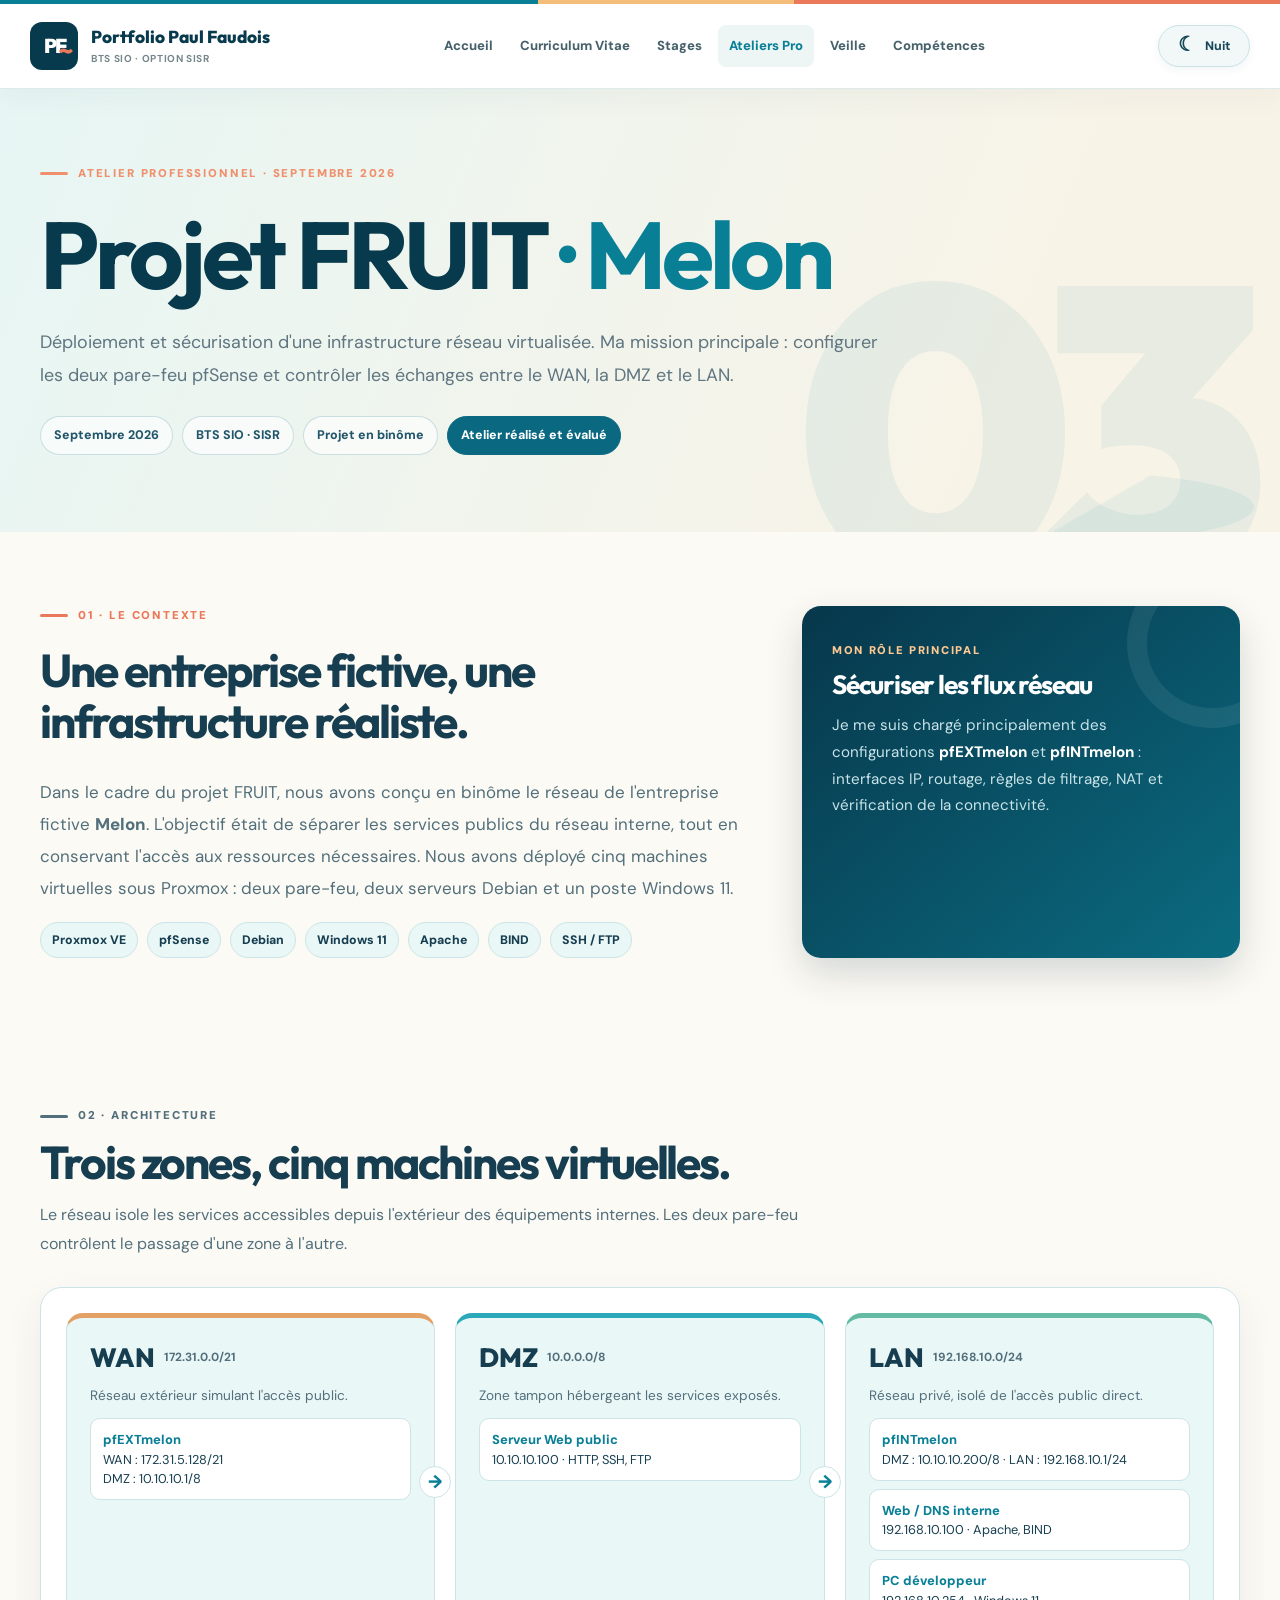
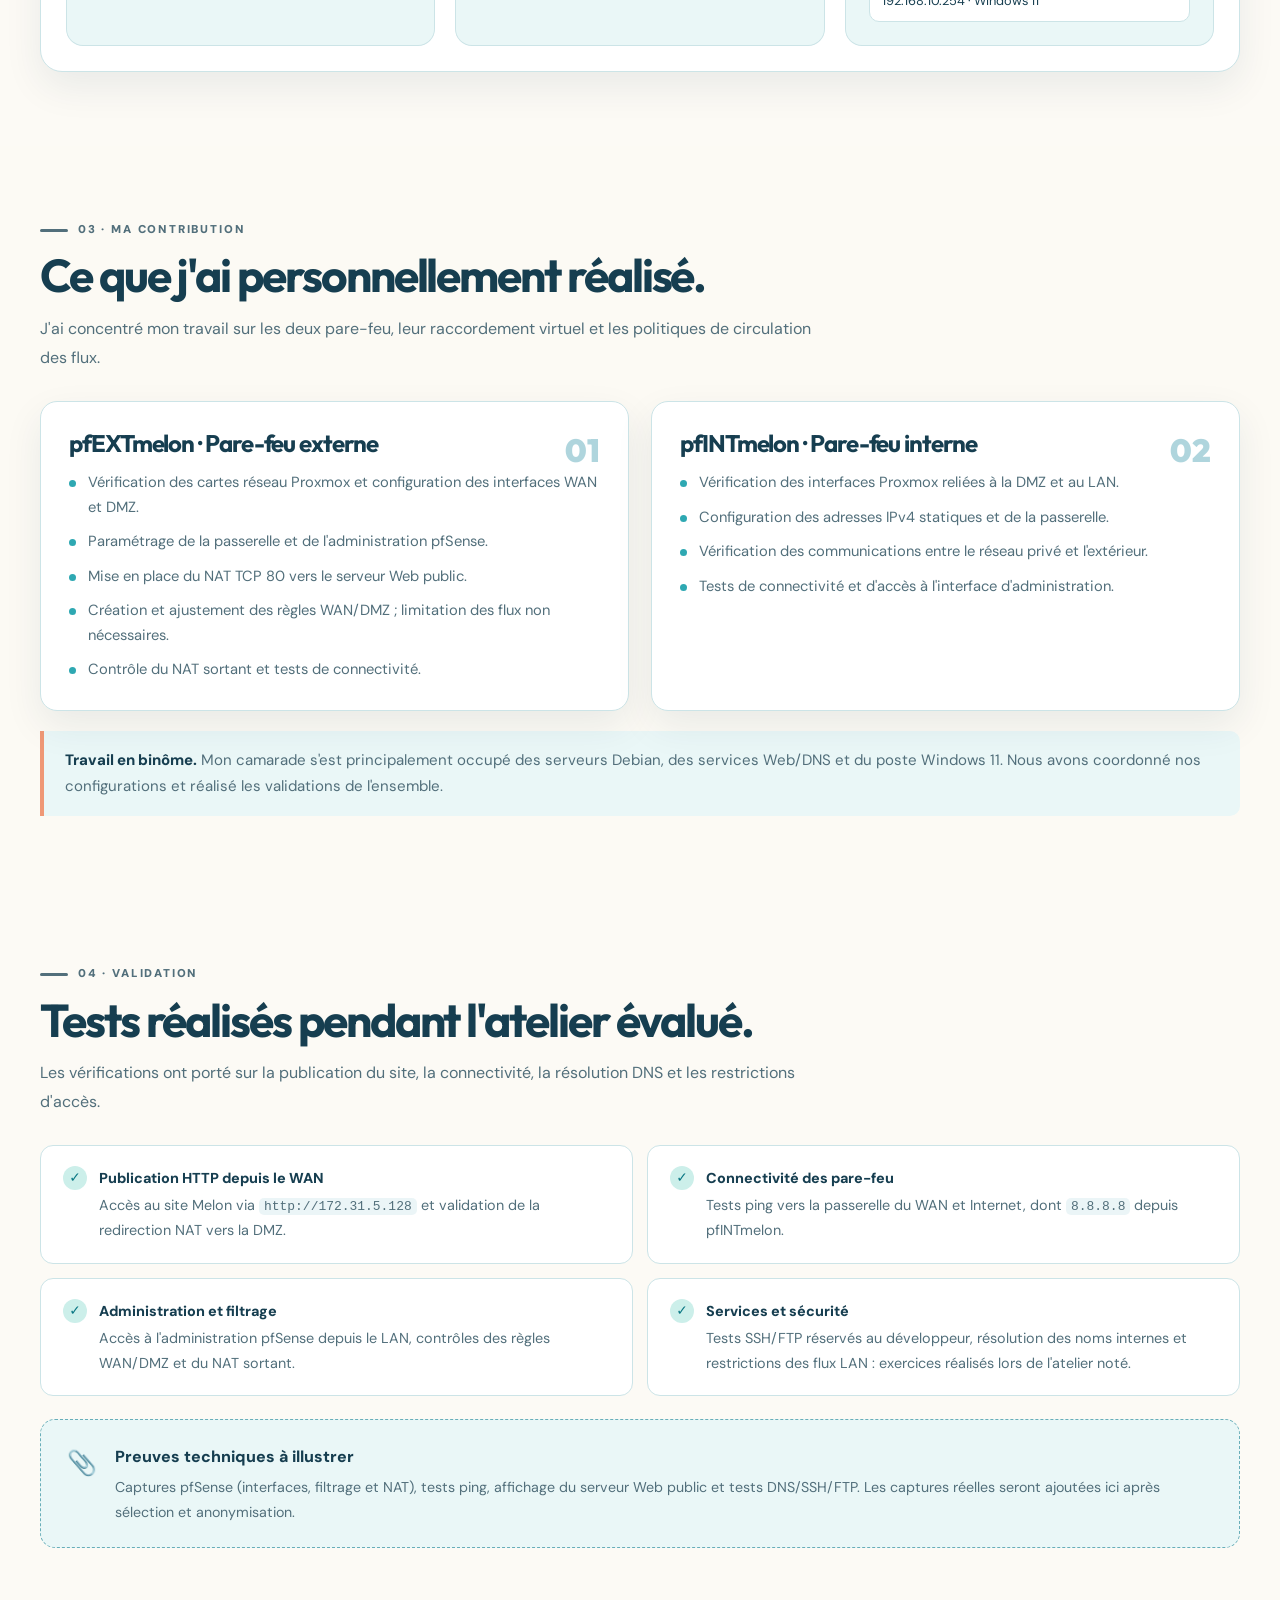
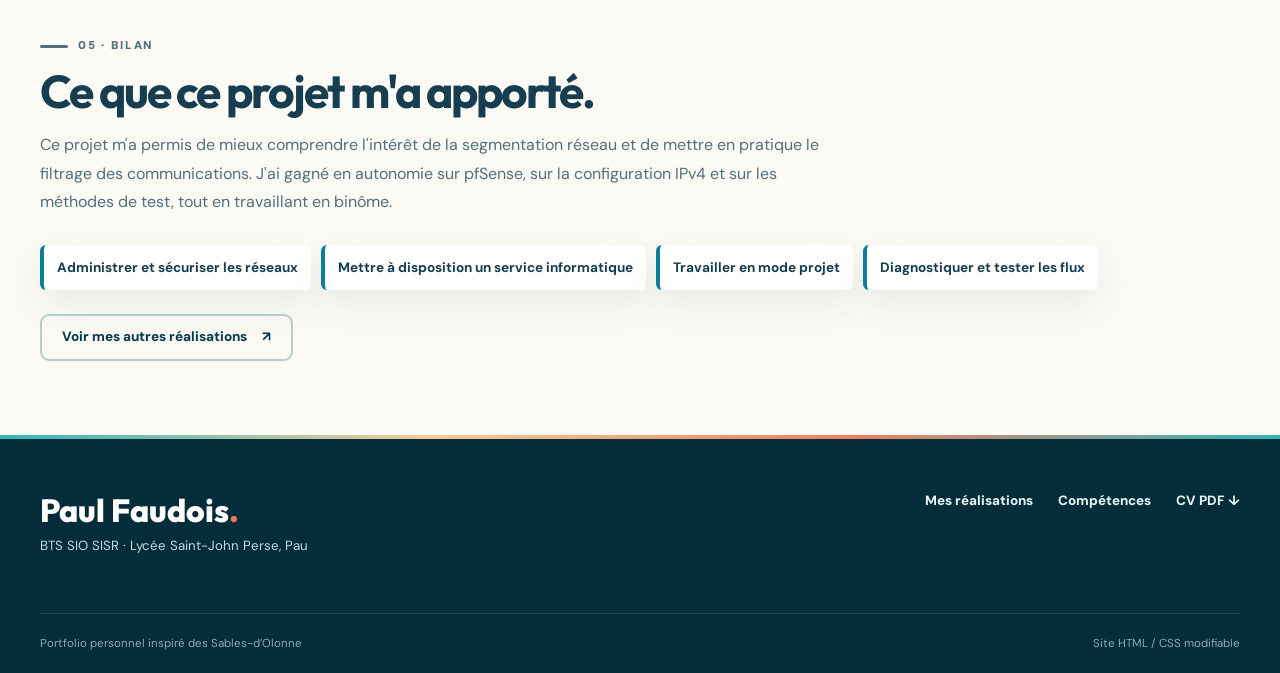
==== commit 2ff45f9e: "Ajout du projet FRUIT" ====
--- a/ateliers-pro.html
+++ b/ateliers-pro.html
@@ -2,20 +2,165 @@
 
 <html lang="fr"><head>
 <meta charset="utf-8"/><meta content="width=device-width, initial-scale=1" name="viewport"/>
-<meta content="Portfolio Paul Faudois — BTS SIO SISR — parcours et réalisations professionnelles." name="description"/>
+<meta content="Projet FRUIT : déploiement d'une infrastructure WAN / DMZ / LAN sous Proxmox et sécurisation pfSense, atelier professionnel BTS SIO SISR." name="description"/>
 <meta content="#073a4c" name="theme-color"/>
 <title>Ateliers Pro | Portfolio Paul Faudois</title>
 <link href="styles.css" rel="stylesheet"/>
-<link href="ocean-v5.css" rel="stylesheet"/><script>try{let t=localStorage.getItem('paul-portfolio-theme');document.documentElement.dataset.theme=(t==='night'||t==='day')?t:'day'}catch(e){document.documentElement.dataset.theme='day'}</script><link rel="icon" type="image/svg+xml" href="favicon.svg"/></head><body>
+<link href="ocean-v5.css" rel="stylesheet"/><script>try{let t=localStorage.getItem('paul-portfolio-theme');document.documentElement.dataset.theme=(t==='night'||t==='day')?t:'day'}catch(e){document.documentElement.dataset.theme='day'}</script><link rel="icon" type="image/svg+xml" href="favicon.svg"/><style>
+
+/* Projet FRUIT — styles locaux, indépendants des autres pages du portfolio. */
+.fruit-page{--fruit-ink:#163e50;--fruit-muted:#526f7b;--fruit-panel:#ffffff;--fruit-panel-alt:#eaf7f7;--fruit-stroke:#cce4e7;--fruit-highlight:#0a7f97;--fruit-sun:#ef9876;--fruit-shadow:0 15px 38px rgba(8,51,72,.08)}
+.fruit-page .page-banner{padding:76px 0 77px}
+.fruit-page .fruit-eyebrow{color:#f08f6b}
+.fruit-page .fruit-hero-lead{max-width:840px}
+.fruit-page .fruit-hero-meta{display:flex;flex-wrap:wrap;gap:9px;margin-top:25px}
+.fruit-page .fruit-hero-meta span{border:1px solid rgba(8,97,117,.19);padding:8px 13px;border-radius:99px;background:rgba(255,255,255,.62);color:#22566b;font-size:.78rem;font-weight:800}
+.fruit-page .fruit-hero-meta .fruit-evaluated{background:#0a6981;color:#fff;border-color:#0a6981}
+.fruit-page .fruit-section{padding:74px 0}
+.fruit-page .fruit-intro-grid{display:grid;grid-template-columns:1.25fr .75fr;gap:32px;align-items:stretch}
+.fruit-page .fruit-description{color:var(--fruit-muted);font-size:1.06rem;max-width:700px;line-height:1.9}
+.fruit-page .fruit-focus{border-radius:19px;padding:29px 30px;background:linear-gradient(140deg,#07374b,#0b6b80);color:#e9f9f7;box-shadow:0 15px 37px rgba(1,39,54,.16);position:relative;overflow:hidden}
+.fruit-page .fruit-focus:after{content:'';position:absolute;width:130px;height:130px;border:20px solid rgba(255,255,255,.07);right:-57px;top:-48px;border-radius:50%}
+.fruit-page .fruit-focus strong{color:#fff}
+.fruit-page .fruit-focus h2{font-size:1.65rem;color:white;margin:8px 0 13px}
+.fruit-page .fruit-focus p{font-size:.95rem;color:#c9e4e9;line-height:1.75;margin:0}
+.fruit-page .fruit-tag{font-weight:900;text-transform:uppercase;letter-spacing:.15em;font-size:.7rem;color:#ffca91}
+.fruit-page .fruit-section-header{margin-bottom:28px}
+.fruit-page .fruit-section-header h2{font-size:clamp(2.05rem,3.6vw,3.25rem);line-height:1.12;color:var(--fruit-ink);margin:8px 0 13px}
+.fruit-page .fruit-section-header p{color:var(--fruit-muted);max-width:780px;line-height:1.8}
+.fruit-page .fruit-section-header .eyebrow{margin:0 0 10px}
+.fruit-page .fruit-network{margin:0;list-style:none;padding:25px;display:grid;grid-template-columns:1fr 1fr 1fr;gap:20px;background:var(--fruit-panel);border:1px solid var(--fruit-stroke);border-radius:22px;box-shadow:var(--fruit-shadow)}
+.fruit-page .fruit-zone{min-width:0;border:1px solid var(--fruit-stroke);border-radius:17px;padding:23px;position:relative;background:var(--fruit-panel-alt)}
+.fruit-page .fruit-zone:not(:last-child):after{content:'→';position:absolute;top:50%;right:-17px;transform:translateY(-50%);font-size:1.15rem;font-weight:900;color:var(--fruit-highlight);background:var(--fruit-panel);border:1px solid var(--fruit-stroke);width:30px;height:30px;border-radius:50%;display:grid;place-items:center;z-index:2}
+.fruit-page .fruit-zone:nth-child(1){border-top:5px solid #e4a166}
+.fruit-page .fruit-zone:nth-child(2){border-top:5px solid #2ba8ba}
+.fruit-page .fruit-zone:nth-child(3){border-top:5px solid #64bba4}
+.fruit-page .fruit-zone-head{display:flex;align-items:center;gap:9px;margin-bottom:10px}
+.fruit-page .fruit-zone-head b{font:800 1.65rem Outfit,Arial,sans-serif;color:var(--fruit-ink)}
+.fruit-page .fruit-zone-head span{font-size:.74rem;color:var(--fruit-muted);font-weight:700}
+.fruit-page .fruit-zone p{font-size:.85rem;color:var(--fruit-muted);line-height:1.7;margin:0 0 11px}
+.fruit-page .fruit-zone .fruit-node{padding:11px 12px;border:1px solid var(--fruit-stroke);border-radius:10px;background:var(--fruit-panel);font-size:.8rem;margin-top:8px;line-height:1.5;color:var(--fruit-ink)}
+.fruit-page .fruit-zone .fruit-node strong{color:var(--fruit-highlight);display:block;font-size:.81rem}
+.fruit-page code{background:rgba(7,125,151,.08);border-radius:5px;padding:1px 5px;font-size:.9em;white-space:normal;overflow-wrap:anywhere;color:inherit}
+.fruit-page .fruit-tools{display:flex;flex-wrap:wrap;gap:9px;margin-top:17px}
+.fruit-page .fruit-tools span{background:var(--fruit-panel-alt);border:1px solid var(--fruit-stroke);border-radius:30px;padding:7px 11px;color:var(--fruit-ink);font-size:.77rem;font-weight:800}
+.fruit-page .fruit-two-col{display:grid;grid-template-columns:1fr 1fr;gap:22px}
+.fruit-page .fruit-task{padding:28px;background:var(--fruit-panel);border:1px solid var(--fruit-stroke);border-radius:17px;box-shadow:var(--fruit-shadow)}
+.fruit-page .fruit-task .fruit-task-number{display:block;float:right;color:var(--fruit-highlight);font:900 2rem Outfit,sans-serif;opacity:.32}
+.fruit-page .fruit-task h3{font-size:1.5rem;color:var(--fruit-ink);margin:0 0 14px}
+.fruit-page .fruit-task ul{list-style:none;padding:0;margin:0;display:grid;gap:10px}
+.fruit-page .fruit-task li{position:relative;padding-left:19px;color:var(--fruit-muted);font-size:.92rem;line-height:1.67}
+.fruit-page .fruit-task li:before{content:'';position:absolute;top:10px;left:0;width:7px;height:7px;background:#2ea8b2;border-radius:50%}
+.fruit-page .fruit-pair-note{border-left:4px solid var(--fruit-sun);padding:17px 21px;margin-top:20px;background:var(--fruit-panel-alt);color:var(--fruit-muted);border-radius:0 10px 10px 0;font-size:.94rem}
+.fruit-page .fruit-pair-note strong{color:var(--fruit-ink)}
+.fruit-page .fruit-result-grid{display:grid;grid-template-columns:repeat(2,minmax(0,1fr));gap:14px}
+.fruit-page .fruit-result{background:var(--fruit-panel);border-radius:13px;border:1px solid var(--fruit-stroke);padding:20px 22px;display:flex;gap:12px;align-items:flex-start}
+.fruit-page .fruit-result .fruit-check{width:24px;height:24px;flex:0 0 24px;display:grid;place-items:center;border-radius:50%;background:#ccefea;color:#087683;font-size:.86rem;font-weight:900}
+.fruit-page .fruit-result p{margin:0;color:var(--fruit-muted);font-size:.9rem;line-height:1.7}
+.fruit-page .fruit-result strong{color:var(--fruit-ink);display:block;margin-bottom:3px}
+.fruit-page .fruit-proof-banner{display:flex;gap:18px;align-items:flex-start;padding:23px 26px;border-radius:15px;margin-top:23px;background:var(--fruit-panel-alt);border:1px dashed #68aeb9}
+.fruit-page .fruit-proof-banner span{font-size:1.5rem}
+.fruit-page .fruit-proof-banner strong{color:var(--fruit-ink)}
+.fruit-page .fruit-proof-banner p{color:var(--fruit-muted);font-size:.89rem;margin:5px 0 0;line-height:1.7}
+.fruit-page .fruit-skill-tags{display:flex;gap:10px;flex-wrap:wrap;margin-top:18px}
+.fruit-page .fruit-skill-tags span{border-left:4px solid var(--fruit-highlight);border-radius:6px;background:var(--fruit-panel);box-shadow:var(--fruit-shadow);padding:11px 13px;color:var(--fruit-ink);font-size:.85rem;font-weight:700}
+.fruit-page .fruit-end{padding-top:14px}
+.fruit-page .fruit-back{margin-top:24px}
+html[data-theme='night'] .fruit-page{--fruit-ink:#ecf8f7;--fruit-muted:#b2cbd1;--fruit-panel:#123545;--fruit-panel-alt:#1b4050;--fruit-stroke:#345866;--fruit-highlight:#80d9de;--fruit-sun:#efac87;--fruit-shadow:0 12px 32px rgba(0,0,0,.14)}
+html[data-theme='night'] .fruit-page .fruit-hero-meta span{background:#183d4a;color:#daecee;border-color:#426a78}
+html[data-theme='night'] .fruit-page .fruit-hero-meta .fruit-evaluated{background:#0e6479;color:#fff;border-color:#288ca0}
+html[data-theme='night'] .fruit-page .fruit-zone:not(:last-child):after{background:#123545}
+html[data-theme='night'] .fruit-page .fruit-focus{background:linear-gradient(140deg,#0a4f64,#082c40)}
+@media(max-width:880px){.fruit-page .fruit-intro-grid{grid-template-columns:1fr}.fruit-page .fruit-network{grid-template-columns:1fr}.fruit-page .fruit-zone:not(:last-child):after{content:'↓';top:auto;right:50%;bottom:-17px;transform:translateX(50%)}}
+@media(max-width:670px){.fruit-page .page-banner{padding:55px 0 60px}.fruit-page .fruit-section{padding:50px 0}.fruit-page .fruit-two-col,.fruit-page .fruit-result-grid{grid-template-columns:1fr}.fruit-page .fruit-network{padding:14px}.fruit-page .fruit-zone{padding:18px}.fruit-page .fruit-hero-meta span{font-size:.7rem}}
+
+</style></head><body>
 <a class="skip-link" href="#contenu">Aller au contenu</a>
 <header class="site-header"><div class="nav-container">
 <a aria-label="Accueil, portfolio Paul Faudois" class="brand" href="index.html"><span class="brand-symbol">PF<span class="brand-wave">~</span></span><span class="brand-label">Portfolio Paul Faudois<small>BTS SIO · OPTION SISR</small></span></a>
 <button aria-controls="primary-nav" aria-expanded="false" aria-label="Ouvrir le menu" class="menu-toggle" type="button"><span></span><span></span><span></span></button>
 <nav aria-label="Navigation principale" id="primary-nav"><ul><li><a href="index.html">Accueil</a></li><li><a href="cv.html">Curriculum Vitae</a></li><li><a href="stages.html">Stages</a></li><li><a aria-current="page" class="active" href="ateliers-pro.html">Ateliers Pro</a></li><li><a href="veille.html">Veille</a></li><li><a href="competences.html">Compétences</a></li></ul></nav><button aria-label="Activer le mode nuit" aria-pressed="false" class="theme-toggle" title="Changer l'ambiance jour / nuit" type="button"><span aria-hidden="true" class="theme-toggle-symbol">☾</span><span class="theme-toggle-label">Nuit</span></button>
 </div></header>
-<main id="contenu"><section class="page-banner"><div class="container banner-content"><p class="eyebrow">FORMATION · PROJETS</p><h1>Ateliers <span>professionnels.</span></h1><p class="banner-lead">Les projets réalisés pendant la formation trouveront ici une fiche complète : contexte, contribution personnelle, résultats et preuves.</p></div><div aria-hidden="true" class="banner-number">85</div></section>
-<section class="section section-light"><div class="container"><div class="section-heading"><p class="eyebrow">ATELIERS PRO</p><h2>Un espace prêt pour tes projets.</h2><p>Aucun projet de formation n’a été inventé : ajoute tes réalisations réelles en dupliquant le modèle.</p></div>
-<div class="placeholder-layout"><div class="empty-card"><div class="empty-icon">＋</div><h3>Fiche projet n°1</h3><p>Nom du projet, dates, problème à résoudre et environnement technique.</p><dl><div><dt>Ma contribution</dt><dd>Ce que j’ai personnellement fait, décidé, testé ou documenté.</dd></div><div><dt>Résultat</dt><dd>Le service rendu et la méthode de validation.</dd></div><div><dt>Preuve</dt><dd>Capture légendée, procédure, commit ou ticket anonymisé.</dd></div></dl></div><div class="empty-card"><div class="empty-icon">＋</div><h3>Fiche projet n°2</h3><p>Duplique cette carte pour chaque réalisation significative.</p><dl><div><dt>Ma contribution</dt><dd>Actions réelles et personnelles.</dd></div><div><dt>Compétences</dt><dd>Justification précise du lien entre l’action et la compétence.</dd></div><div><dt>Preuve</dt><dd>Document ou capture montrant un résultat vérifiable.</dd></div></dl></div></div><p class="editor-note">Pour modifier cette page, ouvre <code>ateliers-pro.html</code> dans un éditeur et remplace les zones d’exemple.</p></div></section></main>
+
+<main id="contenu" class="fruit-page">
+  <section class="page-banner">
+    <div class="container banner-content">
+      <p class="eyebrow fruit-eyebrow">ATELIER PROFESSIONNEL · SEPTEMBRE 2026</p>
+      <h1>Projet FRUIT <span>· Melon</span></h1>
+      <p class="banner-lead fruit-hero-lead">Déploiement et sécurisation d'une infrastructure réseau virtualisée. Ma mission principale : configurer les deux pare-feu pfSense et contrôler les échanges entre le WAN, la DMZ et le LAN.</p>
+      <div class="fruit-hero-meta" aria-label="Informations sur le projet">
+        <span>Septembre 2026</span><span>BTS SIO · SISR</span><span>Projet en binôme</span><span class="fruit-evaluated">Atelier réalisé et évalué</span>
+      </div>
+    </div>
+    <div class="banner-number" aria-hidden="true">03</div>
+  </section>
+  <section class="section section-light fruit-section">
+    <div class="container fruit-intro-grid">
+      <div>
+        <p class="eyebrow">01 · LE CONTEXTE</p>
+        <div class="fruit-section-header"><h2>Une entreprise fictive, une infrastructure réaliste.</h2></div>
+        <p class="fruit-description">Dans le cadre du projet FRUIT, nous avons conçu en binôme le réseau de l'entreprise fictive <strong>Melon</strong>. L'objectif était de séparer les services publics du réseau interne, tout en conservant l'accès aux ressources nécessaires. Nous avons déployé cinq machines virtuelles sous Proxmox : deux pare-feu, deux serveurs Debian et un poste Windows 11.</p>
+        <div class="fruit-tools" aria-label="Technologies utilisées"><span>Proxmox VE</span><span>pfSense</span><span>Debian</span><span>Windows 11</span><span>Apache</span><span>BIND</span><span>SSH / FTP</span></div>
+      </div>
+      <aside class="fruit-focus">
+        <span class="fruit-tag">Mon rôle principal</span>
+        <h2>Sécuriser les flux réseau</h2>
+        <p>Je me suis chargé principalement des configurations <strong>pfEXTmelon</strong> et <strong>pfINTmelon</strong> : interfaces IP, routage, règles de filtrage, NAT et vérification de la connectivité.</p>
+      </aside>
+    </div>
+  </section>
+  <section class="section fruit-section">
+    <div class="container">
+      <div class="fruit-section-header"><p class="eyebrow">02 · ARCHITECTURE</p><h2>Trois zones, cinq machines virtuelles.</h2><p>Le réseau isole les services accessibles depuis l'extérieur des équipements internes. Les deux pare-feu contrôlent le passage d'une zone à l'autre.</p></div>
+      <ol class="fruit-network" aria-label="Schéma logique du réseau Melon, du WAN vers le LAN">
+        <li class="fruit-zone"><div class="fruit-zone-head"><b>WAN</b><span>172.31.0.0/21</span></div><p>Réseau extérieur simulant l'accès public.</p><div class="fruit-node"><strong>pfEXTmelon</strong>WAN : 172.31.5.128/21<br/>DMZ : 10.10.10.1/8</div></li>
+        <li class="fruit-zone"><div class="fruit-zone-head"><b>DMZ</b><span>10.0.0.0/8</span></div><p>Zone tampon hébergeant les services exposés.</p><div class="fruit-node"><strong>Serveur Web public</strong>10.10.10.100 · HTTP, SSH, FTP</div></li>
+        <li class="fruit-zone"><div class="fruit-zone-head"><b>LAN</b><span>192.168.10.0/24</span></div><p>Réseau privé, isolé de l'accès public direct.</p><div class="fruit-node"><strong>pfINTmelon</strong>DMZ : 10.10.10.200/8 · LAN : 192.168.10.1/24</div><div class="fruit-node"><strong>Web / DNS interne</strong>192.168.10.100 · Apache, BIND</div><div class="fruit-node"><strong>PC développeur</strong>192.168.10.254 · Windows 11</div></li>
+      </ol>
+    </div>
+  </section>
+  <section class="section section-light fruit-section">
+    <div class="container">
+      <div class="fruit-section-header"><p class="eyebrow">03 · MA CONTRIBUTION</p><h2>Ce que j'ai personnellement réalisé.</h2><p>J'ai concentré mon travail sur les deux pare-feu, leur raccordement virtuel et les politiques de circulation des flux.</p></div>
+      <div class="fruit-two-col">
+        <article class="fruit-task"><span class="fruit-task-number" aria-hidden="true">01</span><h3>pfEXTmelon · Pare-feu externe</h3><ul>
+          <li>Vérification des cartes réseau Proxmox et configuration des interfaces WAN et DMZ.</li>
+          <li>Paramétrage de la passerelle et de l'administration pfSense.</li>
+          <li>Mise en place du NAT TCP 80 vers le serveur Web public.</li>
+          <li>Création et ajustement des règles WAN/DMZ ; limitation des flux non nécessaires.</li>
+          <li>Contrôle du NAT sortant et tests de connectivité.</li>
+        </ul></article>
+        <article class="fruit-task"><span class="fruit-task-number" aria-hidden="true">02</span><h3>pfINTmelon · Pare-feu interne</h3><ul>
+          <li>Vérification des interfaces Proxmox reliées à la DMZ et au LAN.</li>
+          <li>Configuration des adresses IPv4 statiques et de la passerelle.</li>
+          <li>Vérification des communications entre le réseau privé et l'extérieur.</li>
+          <li>Tests de connectivité et d'accès à l'interface d'administration.</li>
+        </ul></article>
+      </div>
+      <div class="fruit-pair-note"><strong>Travail en binôme.</strong> Mon camarade s'est principalement occupé des serveurs Debian, des services Web/DNS et du poste Windows 11. Nous avons coordonné nos configurations et réalisé les validations de l'ensemble.</div>
+    </div>
+  </section>
+  <section class="section fruit-section">
+    <div class="container">
+      <div class="fruit-section-header"><p class="eyebrow">04 · VALIDATION</p><h2>Tests réalisés pendant l'atelier évalué.</h2><p>Les vérifications ont porté sur la publication du site, la connectivité, la résolution DNS et les restrictions d'accès.</p></div>
+      <div class="fruit-result-grid">
+        <div class="fruit-result"><span class="fruit-check" aria-hidden="true">✓</span><p><strong>Publication HTTP depuis le WAN</strong>Accès au site Melon via <code>http://172.31.5.128</code> et validation de la redirection NAT vers la DMZ.</p></div>
+        <div class="fruit-result"><span class="fruit-check" aria-hidden="true">✓</span><p><strong>Connectivité des pare-feu</strong>Tests ping vers la passerelle du WAN et Internet, dont <code>8.8.8.8</code> depuis pfINTmelon.</p></div>
+        <div class="fruit-result"><span class="fruit-check" aria-hidden="true">✓</span><p><strong>Administration et filtrage</strong>Accès à l'administration pfSense depuis le LAN, contrôles des règles WAN/DMZ et du NAT sortant.</p></div>
+        <div class="fruit-result"><span class="fruit-check" aria-hidden="true">✓</span><p><strong>Services et sécurité</strong>Tests SSH/FTP réservés au développeur, résolution des noms internes et restrictions des flux LAN : exercices réalisés lors de l'atelier noté.</p></div>
+      </div>
+      <aside class="fruit-proof-banner"><span aria-hidden="true">📎</span><div><strong>Preuves techniques à illustrer</strong><p>Captures pfSense (interfaces, filtrage et NAT), tests ping, affichage du serveur Web public et tests DNS/SSH/FTP. Les captures réelles seront ajoutées ici après sélection et anonymisation.</p></div></aside>
+    </div>
+  </section>
+  <section class="section section-light fruit-section fruit-end">
+    <div class="container">
+      <div class="fruit-section-header"><p class="eyebrow">05 · BILAN</p><h2>Ce que ce projet m'a apporté.</h2><p>Ce projet m'a permis de mieux comprendre l'intérêt de la segmentation réseau et de mettre en pratique le filtrage des communications. J'ai gagné en autonomie sur pfSense, sur la configuration IPv4 et sur les méthodes de test, tout en travaillant en binôme.</p></div>
+      <div class="fruit-skill-tags" aria-label="Compétences mises en valeur"><span>Administrer et sécuriser les réseaux</span><span>Mettre à disposition un service informatique</span><span>Travailler en mode projet</span><span>Diagnostiquer et tester les flux</span></div>
+      <a class="button button-outline-dark fruit-back" href="stages.html">Voir mes autres réalisations <span aria-hidden="true">↗</span></a>
+    </div>
+  </section>
+</main>
+
 <footer class="footer"><div class="container footer-grid"><div><p class="footer-head">Paul Faudois<span class="accent">.</span></p><p>BTS SIO SISR · Lycée Saint-John Perse, Pau</p></div><div class="footer-links"><a href="stages.html">Mes réalisations</a><a href="competences.html">Compétences</a><a download="" href="assets/documents/CV-Paul-Faudois.pdf">CV PDF ↓</a></div></div><div class="container footer-bottom"><span>Portfolio personnel inspiré des Sables-d’Olonne</span><span>Site HTML / CSS modifiable</span></div></footer>
 <script defer="" src="script.js"></script>
 <div aria-hidden="true" class="reading-progress"></div><script defer="True" src="ocean-v5.js"></script></body></html>
